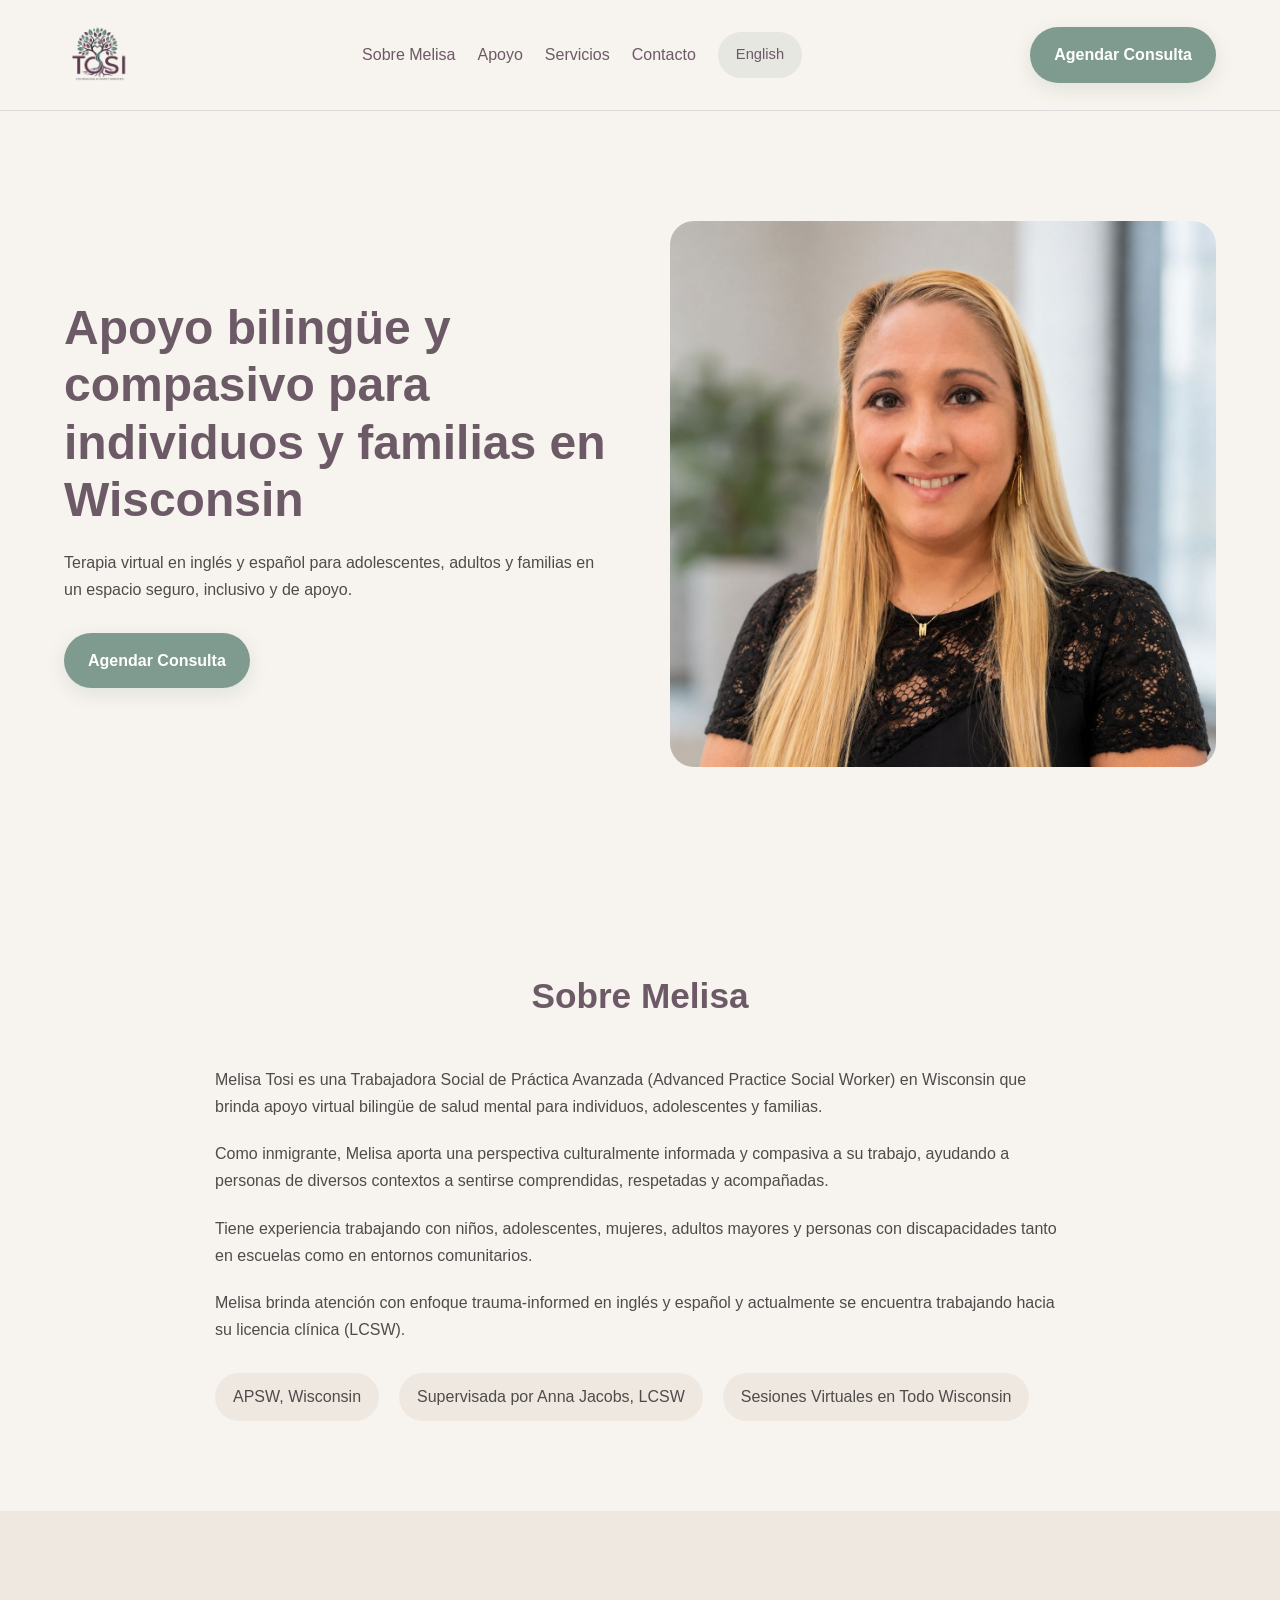
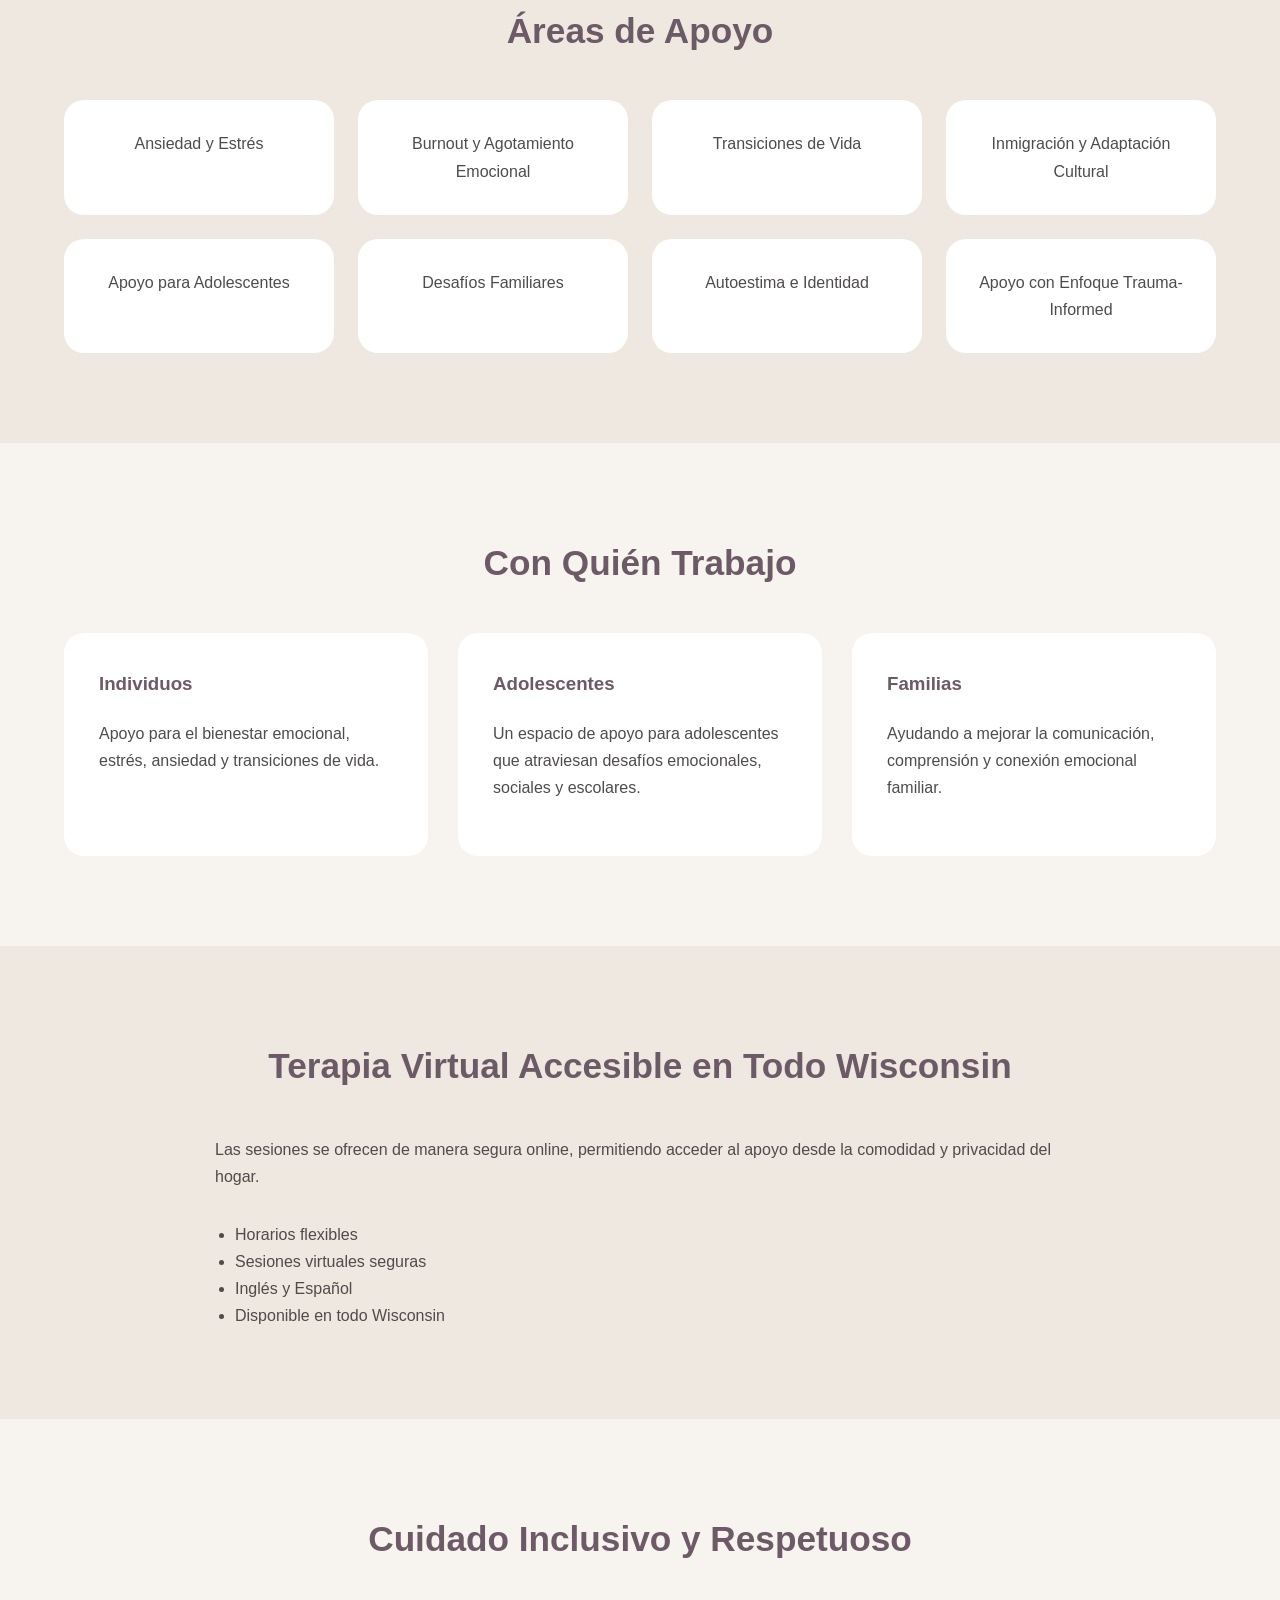
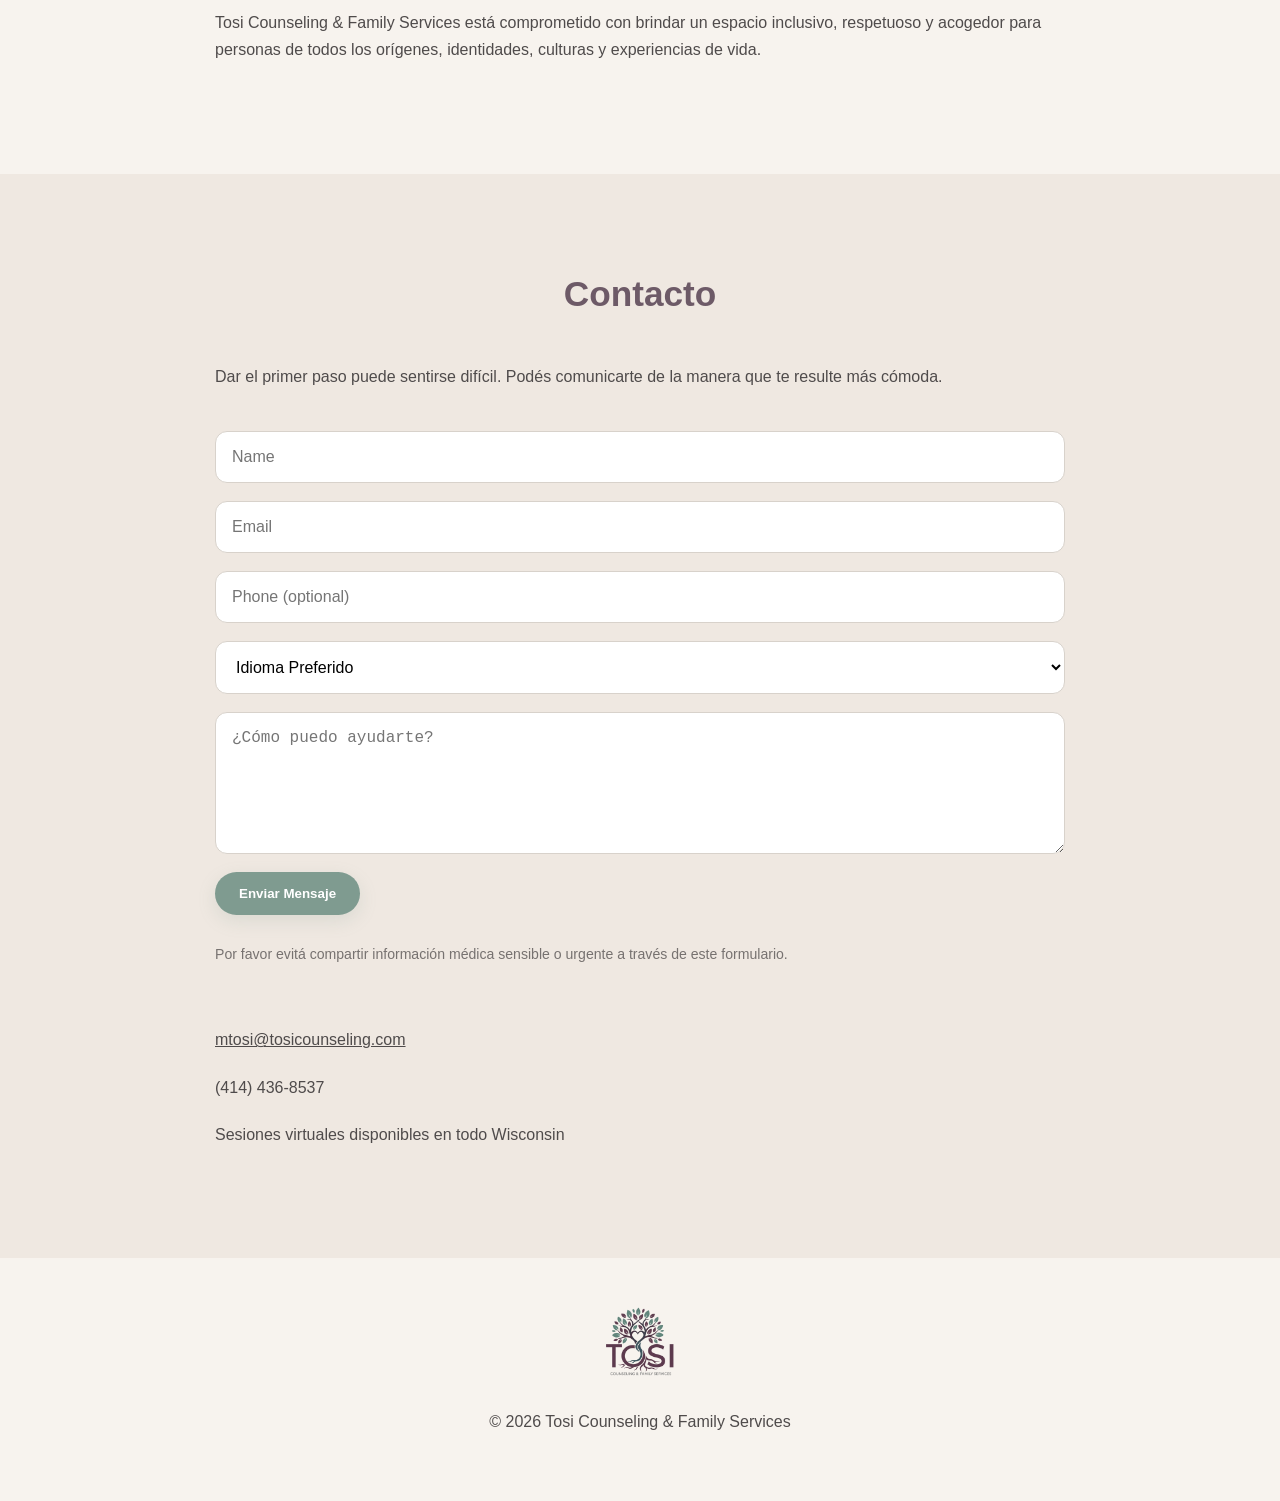
==== es/index.html @ e0ae6cd0 "cambio en el form" ====
<!doctype html>
<html lang="es">
  <head>
    <meta charset="UTF-8" />
    <meta name="viewport" content="width=device-width, initial-scale=1.0" />

    <title>Tosi Counseling & Family Services</title>

    <meta
      name="description"
      content="Apoyo terapéutico virtual bilingüe para individuos, adolescentes y familias en Wisconsin."
    />

    <link rel="stylesheet" href="../styles.css" />
    <link
      rel="icon"
      type="image/png"
      sizes="32x32"
      href="../assets/favicon.ico"
    />
  </head>

  <body>
    <!-- NAVIGATION -->

    <header class="navbar">
      <div class="nav-container">
        <div class="logo-area">
          <img
            src="../assets/logo.png"
            alt="Tosi Counseling & Family Services Logo"
          />
        </div>

        <nav class="nav-links">
          <a href="#about">Sobre Melisa</a>
          <a href="#support">Apoyo</a>
          <a href="#services">Servicios</a>
          <a href="#contact">Contacto</a>
          <a href="../index.html" class="language-switch">English</a>
        </nav>

        <a href="#contact" class="btn-primary"> Agendar Consulta </a>
      </div>
    </header>

    <!-- HERO -->

    <section class="hero">
      <div class="hero-text">
        <h1>
          Apoyo bilingüe y compasivo para individuos y familias en Wisconsin
        </h1>

        <p>
          Terapia virtual en inglés y español para adolescentes, adultos y
          familias en un espacio seguro, inclusivo y de apoyo.
        </p>

        <div class="hero-buttons">
          <a href="#contact" class="btn-primary"> Agendar Consulta </a>
        </div>
      </div>

      <div class="hero-image">
        <img src="../assets/melisa-photo.jpg" alt="Melisa Tosi" />
      </div>
    </section>

    <!-- ABOUT -->

    <section id="about" class="section">
      <div class="container narrow">
        <h2>Sobre Melisa</h2>

        <p>
          Melisa Tosi es una Trabajadora Social de Práctica Avanzada (Advanced
          Practice Social Worker) en Wisconsin que brinda apoyo virtual bilingüe
          de salud mental para individuos, adolescentes y familias.
        </p>

        <p>
          Como inmigrante, Melisa aporta una perspectiva culturalmente informada
          y compasiva a su trabajo, ayudando a personas de diversos contextos a
          sentirse comprendidas, respetadas y acompañadas.
        </p>

        <p>
          Tiene experiencia trabajando con niños, adolescentes, mujeres, adultos
          mayores y personas con discapacidades tanto en escuelas como en
          entornos comunitarios.
        </p>

        <p>
          Melisa brinda atención con enfoque trauma-informed en inglés y español
          y actualmente se encuentra trabajando hacia su licencia clínica
          (LCSW).
        </p>

        <div class="credentials">
          <span>APSW, Wisconsin</span>
          <span>Supervisada por Anna Jacobs, LCSW</span>
          <span>Sesiones Virtuales en Todo Wisconsin</span>
        </div>
      </div>
    </section>

    <!-- AREAS OF SUPPORT -->

    <section id="support" class="section alt-bg">
      <div class="container">
        <h2>Áreas de Apoyo</h2>

        <div class="card-grid">
          <div class="card">Ansiedad y Estrés</div>

          <div class="card">Burnout y Agotamiento Emocional</div>

          <div class="card">Transiciones de Vida</div>

          <div class="card">Inmigración y Adaptación Cultural</div>

          <div class="card">Apoyo para Adolescentes</div>

          <div class="card">Desafíos Familiares</div>

          <div class="card">Autoestima e Identidad</div>

          <div class="card">Apoyo con Enfoque Trauma-Informed</div>
        </div>
      </div>
    </section>

    <!-- SERVICES -->

    <section id="services" class="section">
      <div class="container">
        <h2>Con Quién Trabajo</h2>

        <div class="three-columns">
          <div class="service-box">
            <h3>Individuos</h3>

            <p>
              Apoyo para el bienestar emocional, estrés, ansiedad y transiciones
              de vida.
            </p>
          </div>

          <div class="service-box">
            <h3>Adolescentes</h3>

            <p>
              Un espacio de apoyo para adolescentes que atraviesan desafíos
              emocionales, sociales y escolares.
            </p>
          </div>

          <div class="service-box">
            <h3>Familias</h3>

            <p>
              Ayudando a mejorar la comunicación, comprensión y conexión
              emocional familiar.
            </p>
          </div>
        </div>
      </div>
    </section>

    <!-- VIRTUAL -->

    <section class="section alt-bg">
      <div class="container narrow">
        <h2>Terapia Virtual Accesible en Todo Wisconsin</h2>

        <p>
          Las sesiones se ofrecen de manera segura online, permitiendo acceder
          al apoyo desde la comodidad y privacidad del hogar.
        </p>

        <ul class="feature-list">
          <li>Horarios flexibles</li>
          <li>Sesiones virtuales seguras</li>
          <li>Inglés y Español</li>
          <li>Disponible en todo Wisconsin</li>
        </ul>
      </div>
    </section>

    <!-- INCLUSIVITY -->

    <section class="section">
      <div class="container narrow">
        <h2>Cuidado Inclusivo y Respetuoso</h2>

        <p>
          Tosi Counseling & Family Services está comprometido con brindar un
          espacio inclusivo, respetuoso y acogedor para personas de todos los
          orígenes, identidades, culturas y experiencias de vida.
        </p>
      </div>
    </section>

    <!-- CONTACT -->

    <section id="contact" class="section alt-bg">
      <div class="container narrow">
        <h2>Contacto</h2>

        <p>
          Dar el primer paso puede sentirse difícil. Podés comunicarte de la
          manera que te resulte más cómoda.
        </p>

        <form
          class="contact-form"
          id="contact-form"
          action="https://formspree.io/f/xqejzqyz"
          method="POST"
        >
          <input type="text" name="name" placeholder="Name" required />

          <input type="email" name="email" placeholder="Email" required />

          <input type="text" name="phone" placeholder="Phone (optional)" />

          <select name="language">
            <option>Idioma Preferido</option>
            <option>Inglés</option>
            <option>Español</option>
            <option>Otro</option>
          </select>

          <textarea
            rows="6"
            name="message"
            placeholder="¿Cómo puedo ayudarte?"
          ></textarea>

          <button type="submit" class="btn-primary">Enviar Mensaje</button>
          <p class="form-note">
            Por favor evitá compartir información médica sensible o urgente a
            través de este formulario.
          </p>
          <p id="form-success" class="form-success">
            Gracias. Tu mensaje fue enviado.
          </p>
        </form>

        <div class="contact-info">
          <p>
            <a href="mailto:mtosi@tosicounseling.com" class="email"
              >mtosi@tosicounseling.com</a
            >
          </p>
          <p>(414) 436-8537</p>
          <p>Sesiones virtuales disponibles en todo Wisconsin</p>
        </div>
      </div>
    </section>

    <!-- FOOTER -->

    <footer class="footer">
      <div class="container">
        <img
          src="../assets/logo.png"
          alt="Tosi Counseling & Family Services"
          class="footer-logo"
        />

        <p>© 2026 Tosi Counseling & Family Services</p>
      </div>
    </footer>

    <script src="../script.js"></script>
  </body>
</html>
---- styles.css ----
* {
  margin: 0;
  padding: 0;
  box-sizing: border-box;
}

body {
  font-family: Arial, sans-serif;
  background: #f7f3ee;
  color: #4f4b4b;
  line-height: 1.7;
  overflow-x: hidden;
}

img {
  max-width: 100%;
  display: block;
}

.email{
  color: #4f4b4b;
}

.container {
  width: 90%;
  max-width: 1200px;
  margin: auto;
}

.narrow {
  max-width: 850px;
}

.section {
  padding: 90px 0;
}

.alt-bg {
  background: #efe8e1;
}

h1,
h2,
h3 {
  color: #6d5a67;
  margin-bottom: 20px;
}

h1 {
  font-size: 3rem;
  line-height: 1.2;
}

h2 {
  font-size: 2.2rem;
  text-align: center;
  margin-bottom: 40px;
}

p {
  margin-bottom: 20px;
}

/* NAVBAR */

.navbar {
  background: #f7f3ee;
  padding: 20px 0;
  border-bottom: 1px solid #ddd;
  position: sticky;
  top: 0;
  z-index: 1000;
}

.nav-container {
  width: 90%;
  max-width: 1200px;
  margin: auto;

  display: flex;
  justify-content: space-between;
  align-items: center;
  gap: 20px;
}

.logo-area img {
  height: 70px;
}

.nav-links {
  display: flex;
  align-items: center;
  gap: 22px;
}

.nav-links a {
  text-decoration: none;
  color: #6d5a67;
  font-weight: 500;
  transition: opacity 0.2s ease;
}

.nav-links a:hover {
  opacity: 0.75;
}

/* LANGUAGE SWITCH */

.language-switch {
  text-decoration: none;
  color: #6d5a67;
  background: rgba(127, 155, 144, 0.14);
  padding: 10px 18px;
  border-radius: 999px;
  font-size: 0.92rem;
  font-weight: 500;
  transition: all 0.2s ease;
  white-space: nowrap;
}

.language-switch:hover {
  background: rgba(127, 155, 144, 0.22);
  transform: translateY(-1px);
}

/* BUTTONS */

.btn-primary {
  background: #7f9b90;
  color: white;
  text-decoration: none;
  padding: 14px 24px;
  border-radius: 40px;
  display: inline-block;
  border: none;
  cursor: pointer;
  font-weight: 600;
  box-shadow: 0 6px 18px rgba(127, 155, 144, 0.18);
  transition: all 0.2s ease;
}

.btn-primary:hover {
  transform: translateY(-1px);
  opacity: 0.95;
}

.btn-secondary {
  color: #6d5a67;
  text-decoration: none;
  margin-left: 15px;
}

/* HERO */

.hero {
  width: 90%;
  max-width: 1200px;
  margin: auto;

  min-height: 85vh;

  display: flex;
  align-items: center;
  gap: 60px;
}

.hero-text {
  flex: 1;
}

.hero-image {
  flex: 1;
}

.hero-image img {
  border-radius: 24px;
}

.hero-buttons {
  margin-top: 30px;
}

/* CREDENTIALS */

.credentials {
  display: flex;
  gap: 20px;
  flex-wrap: wrap;
  margin-top: 30px;
}

.credentials span {
  background: #efe8e1;
  padding: 10px 18px;
  border-radius: 30px;
}

/* CARDS */

.card-grid {
  display: grid;
  grid-template-columns: repeat(auto-fit, minmax(240px, 1fr));
  gap: 24px;
}

.card {
  background: white;
  padding: 30px;
  border-radius: 20px;
  text-align: center;
}

/* SERVICES */

.three-columns {
  display: grid;
  grid-template-columns: repeat(auto-fit, minmax(280px, 1fr));
  gap: 30px;
}

.service-box {
  background: white;
  padding: 35px;
  border-radius: 20px;
}

/* FEATURES */

.feature-list {
  margin-top: 30px;
  padding-left: 20px;
}

/* CONTACT */

.contact-form {
  display: flex;
  flex-direction: column;
  gap: 18px;
  margin-top: 40px;
}

.contact-form input,
.contact-form textarea,
.contact-form select {
  padding: 16px;
  border: 1px solid #d8d2cb;
  border-radius: 12px;
  background: white;
  font-size: 1rem;
}

.contact-form button {
  width: fit-content;
}

.contact-info {
  margin-top: 40px;
}

.form-success {
  display: none;
  margin-top: 18px;
  color: #6d5a67;
  font-weight: 600;
}

/* FOOTER */

.footer {
  padding: 40px 0;
  text-align: center;
}

.footer-logo {
  height: 90px;
  margin: auto;
  margin-bottom: 20px;
}

.form-note {
  font-size: 0.88rem;
  opacity: 0.75;
  margin-top: 10px;
}

/* MOBILE */

@media (max-width: 900px) {

  .navbar {
    padding: 14px 0;
  }

  .nav-container {
    flex-direction: column;
    gap: 18px;
  }

  .logo-area img {
    height: 56px;
  }

  .nav-links {
    display: flex;
    flex-wrap: wrap;
    justify-content: center;
    gap: 12px;
  }

  .nav-links a {
    font-size: 0.92rem;
  }

  .btn-primary {
    padding: 12px 20px;
    font-size: 0.95rem;
  }

  .hero {
    flex-direction: column;
    text-align: center;
    padding-top: 40px;
    min-height: auto;
  }

  .hero-text {
    order: 2;
  }

  .hero-image {
    order: 1;
  }

  .hero-image img {
    max-width: 320px;
    margin: auto;
  }

  h1 {
    font-size: 2.1rem;
    line-height: 1.25;
  }

  h2 {
    font-size: 1.8rem;
  }

  .hero-buttons {
    display: flex;
    flex-direction: column;
    gap: 14px;
    align-items: center;
  }

  .btn-secondary {
    margin-left: 0;
  }

  .credentials {
    justify-content: center;
  }

  .three-columns {
    grid-template-columns: 1fr;
  }

  .card-grid {
    grid-template-columns: 1fr;
  }

  .contact-form {
    width: 100%;
  }

}
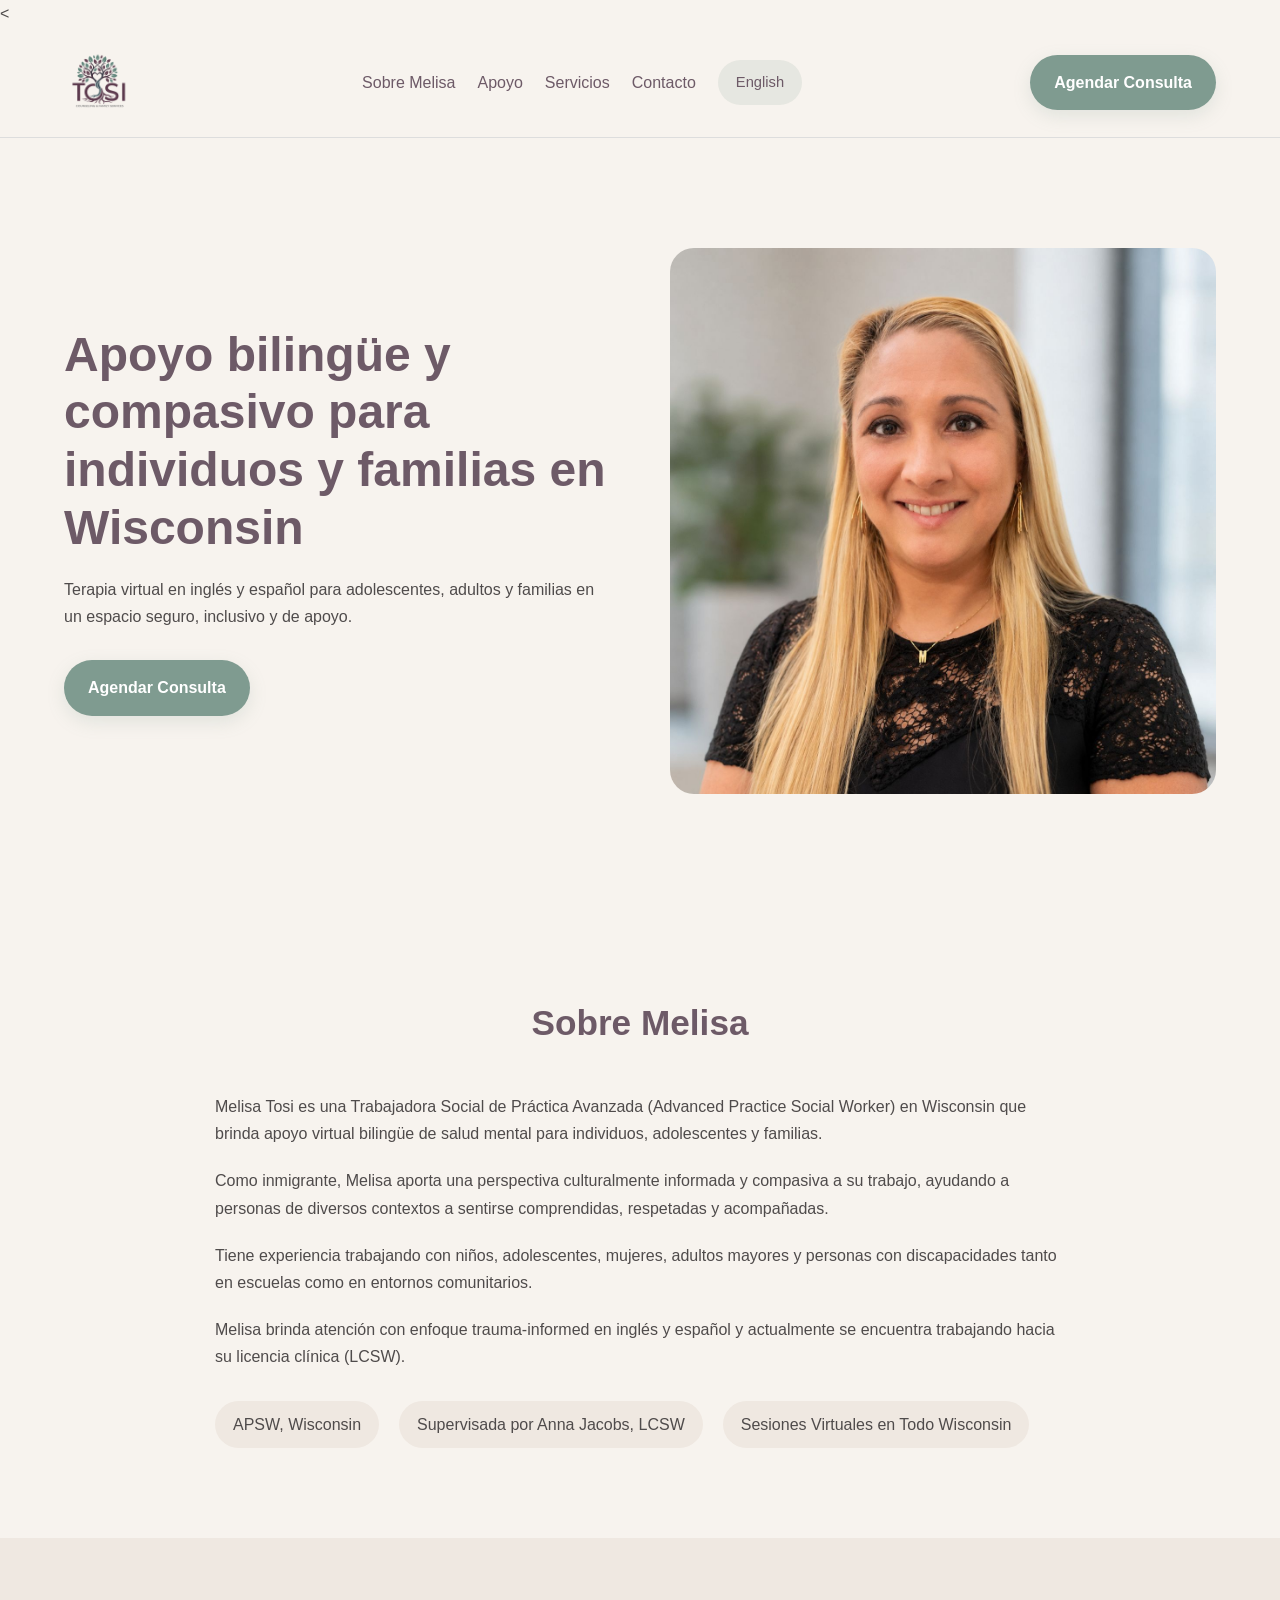
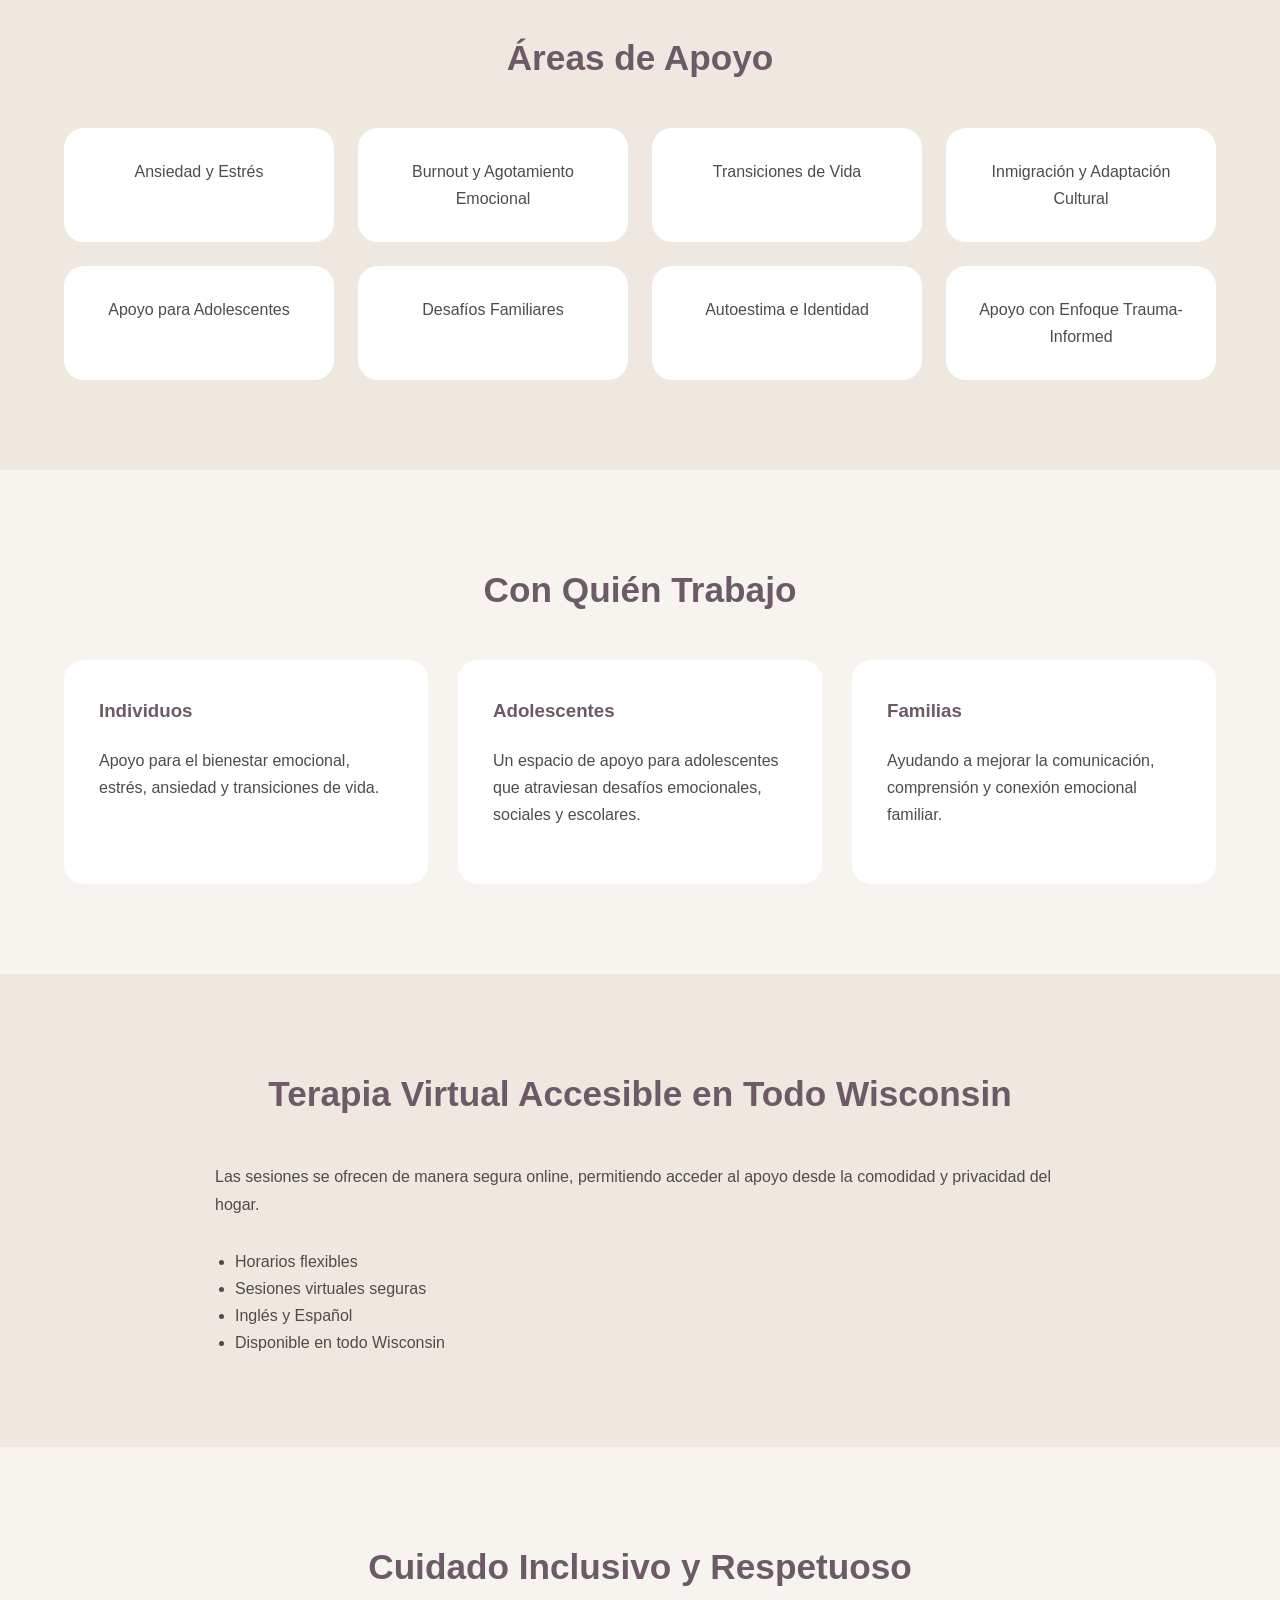
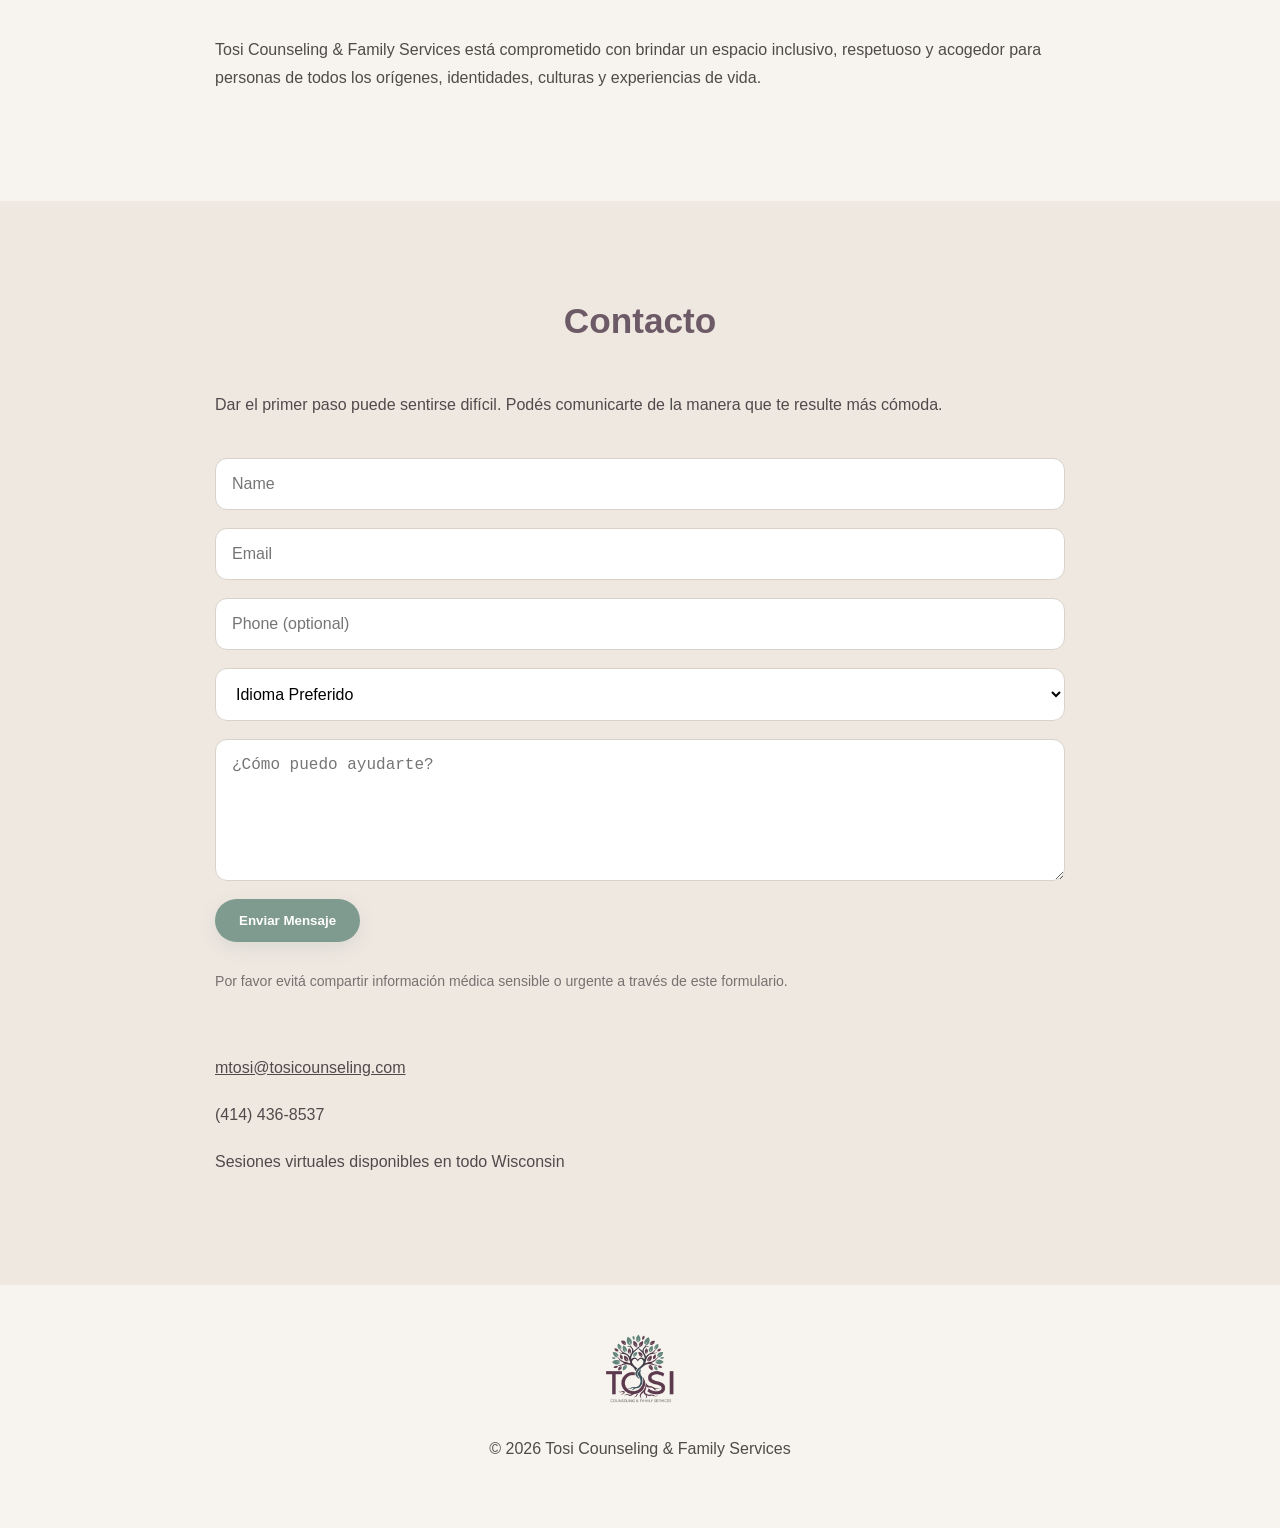
==== commit 91de3b26: "Mejora SEO" ====
--- a/es/index.html
+++ b/es/index.html
@@ -4,11 +4,13 @@
     <meta charset="UTF-8" />
     <meta name="viewport" content="width=device-width, initial-scale=1.0" />
 
-    <title>Tosi Counseling & Family Services</title>
-
+    <title>
+      Terapia Bilingüe en Wisconsin | Tosi Counseling & Family Services
+    </title>
+    <
     <meta
       name="description"
-      content="Apoyo terapéutico virtual bilingüe para individuos, adolescentes y familias en Wisconsin."
+      content="Terapia virtual bilingüe en inglés y español para individuos, adolescentes y familias en Wisconsin."
     />
 
     <link rel="stylesheet" href="../styles.css" />
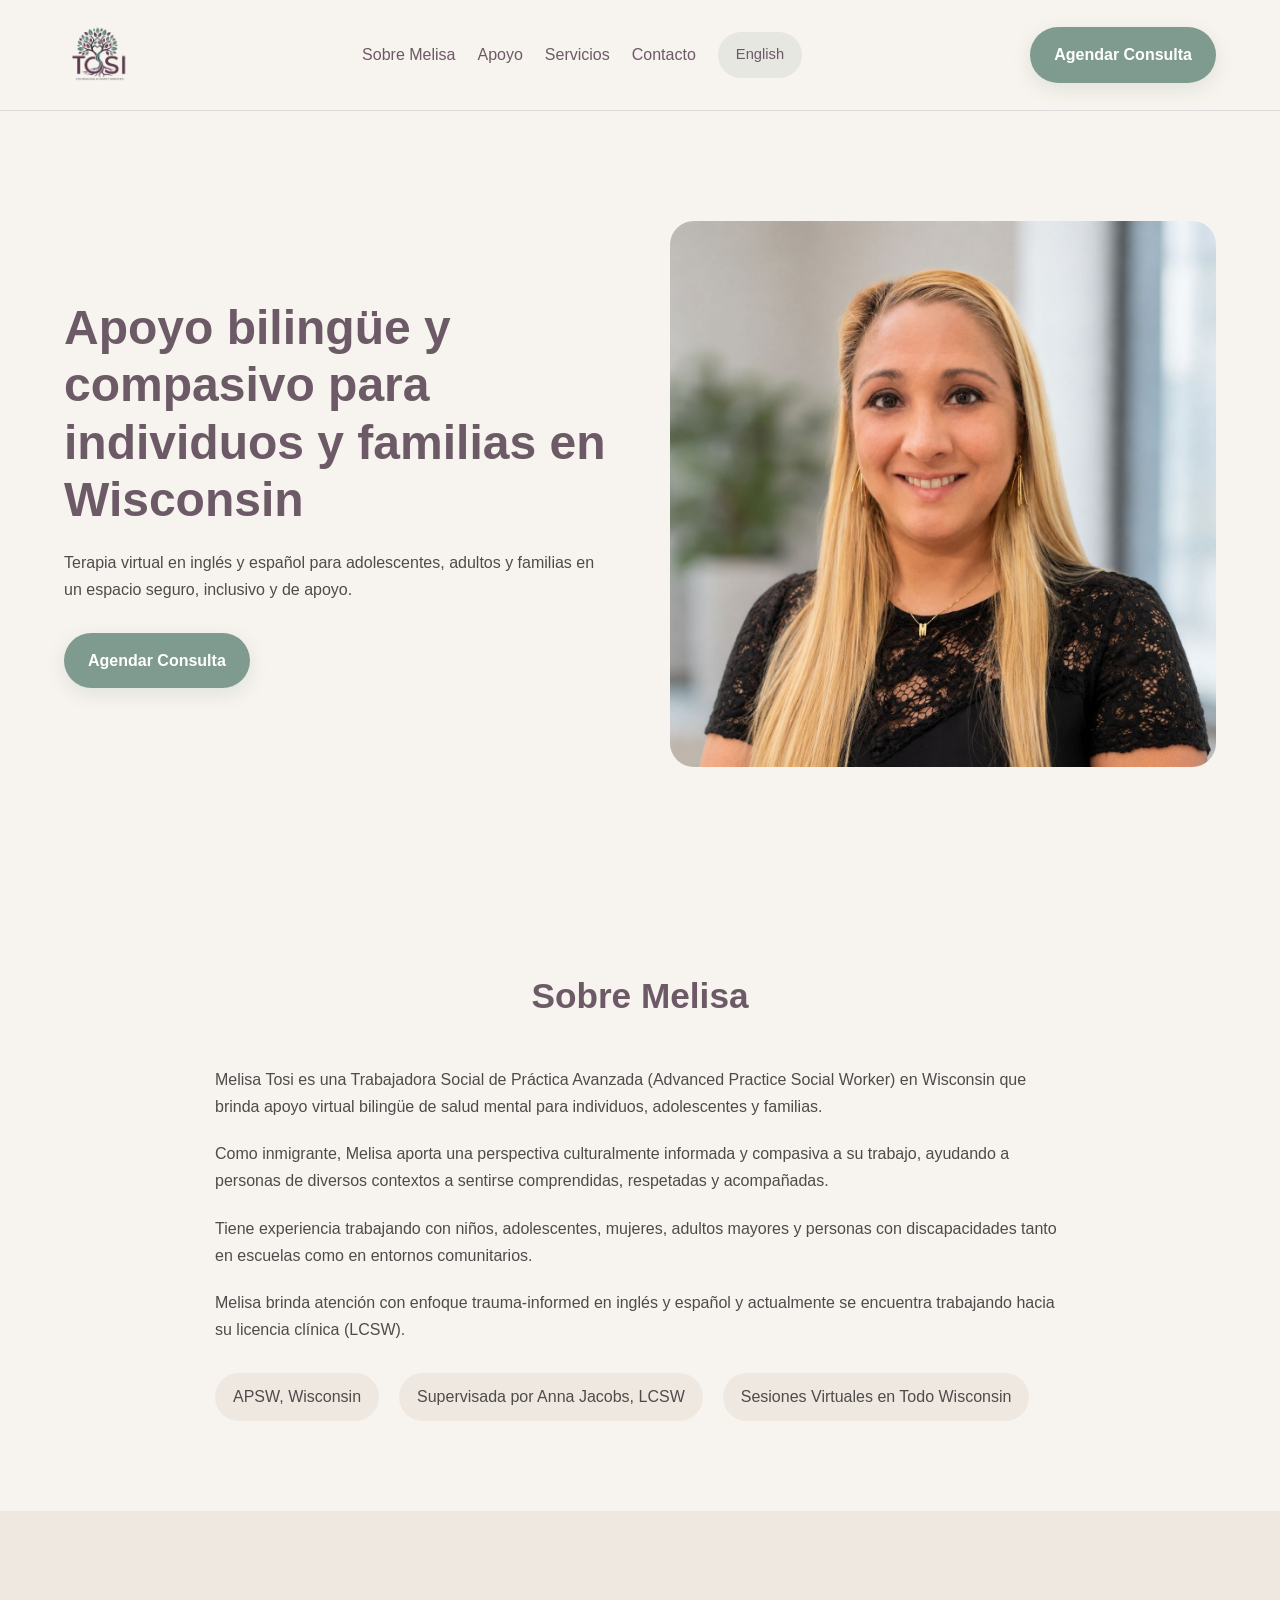
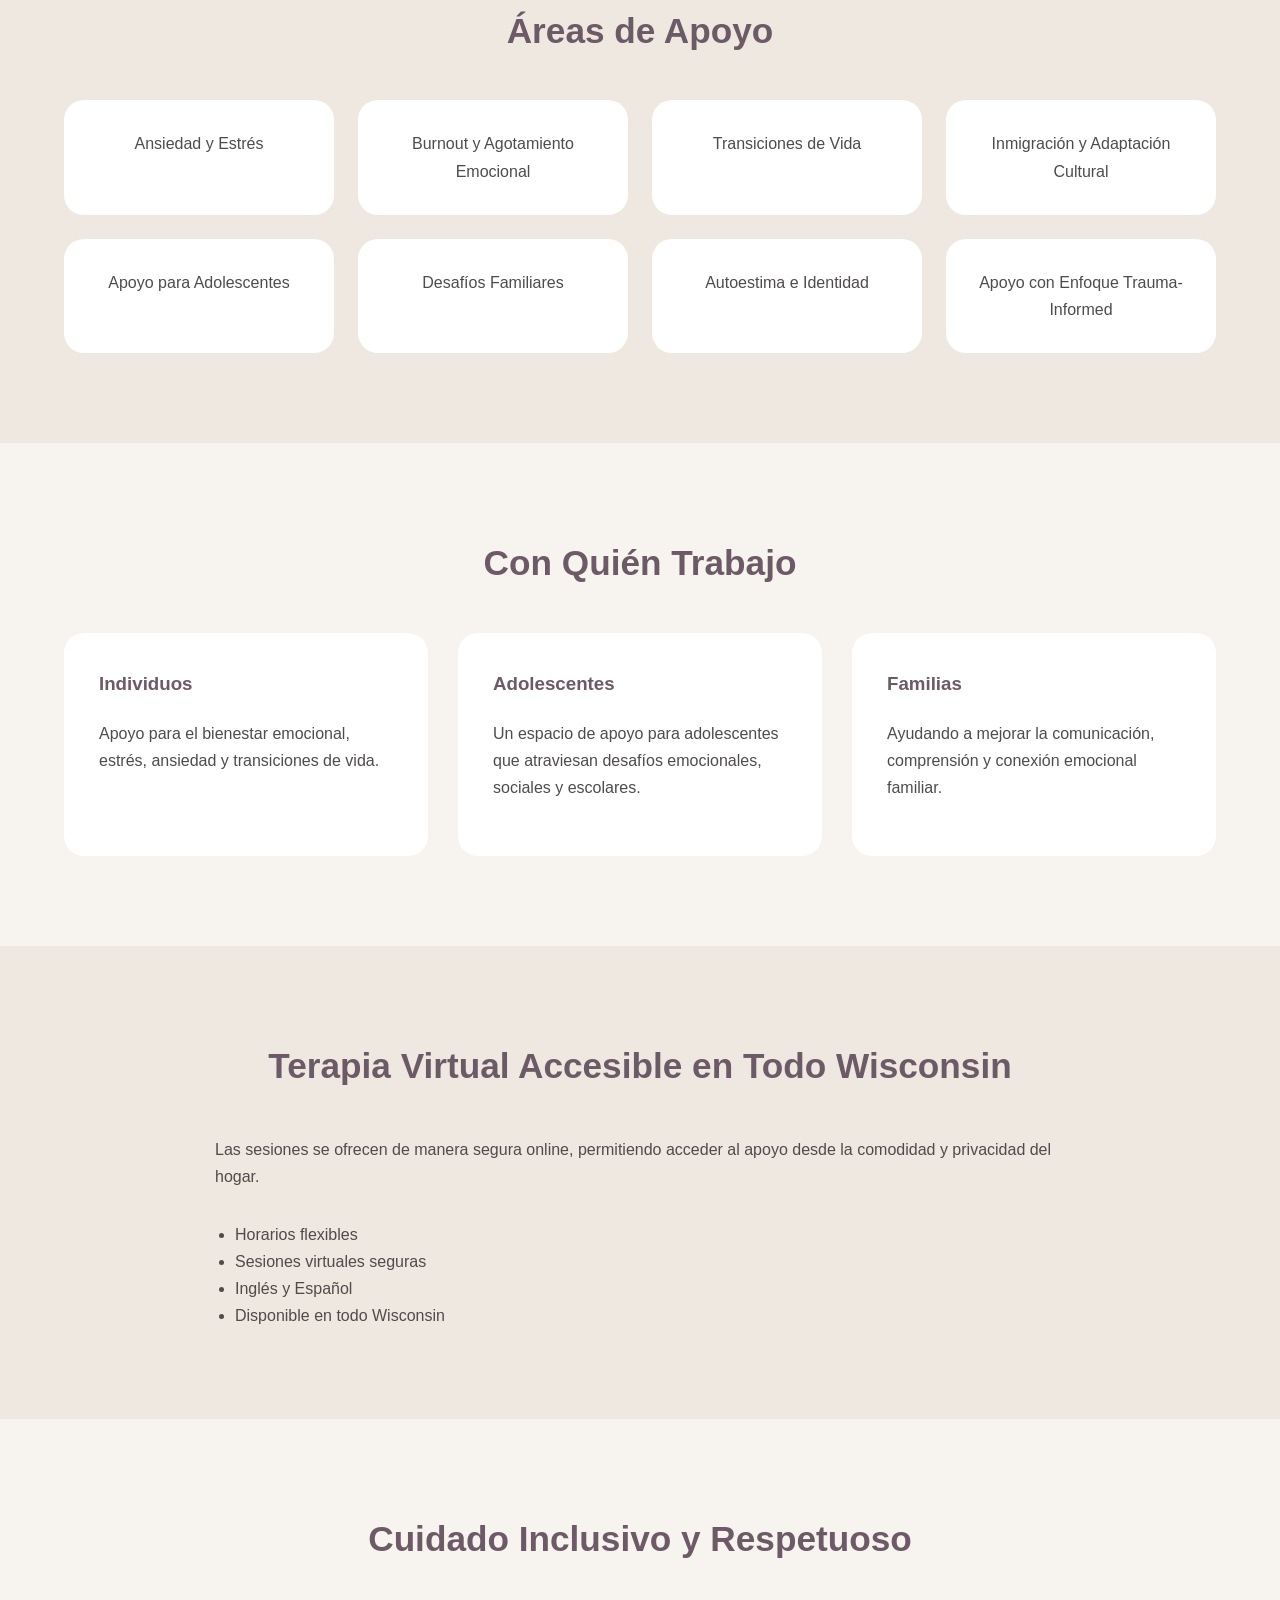
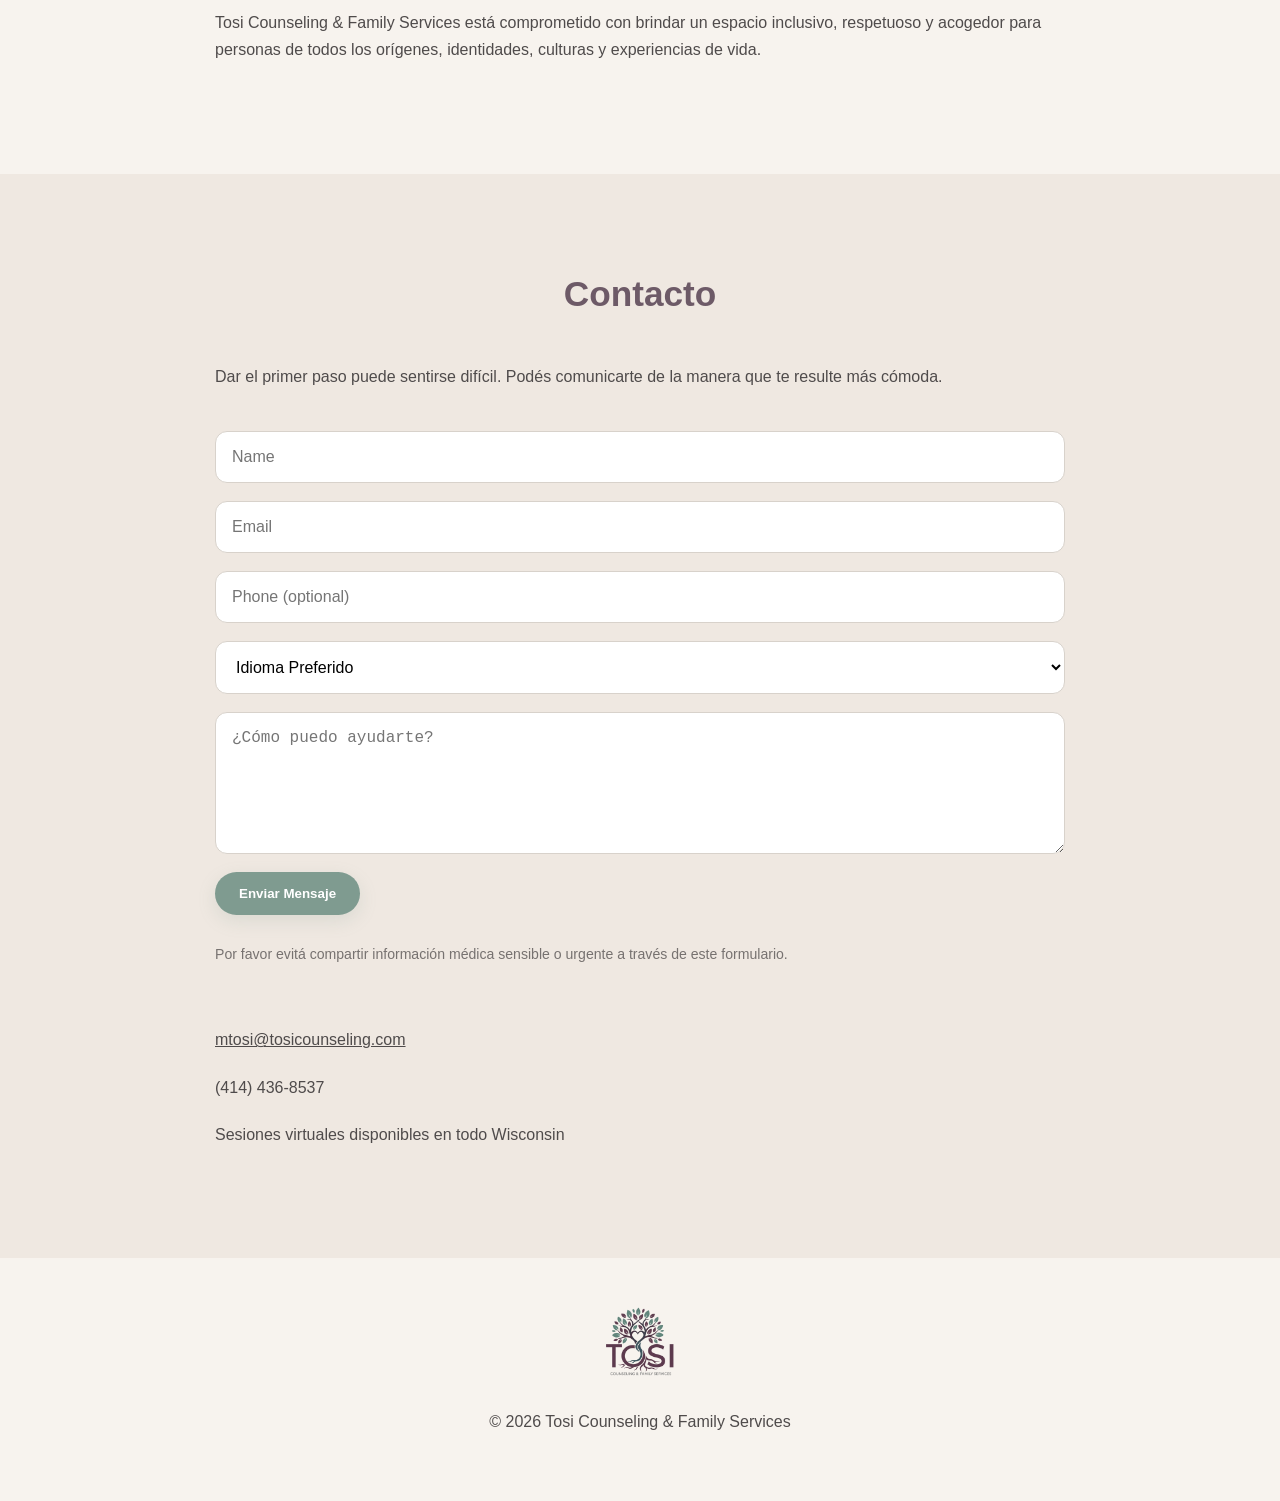
==== commit 480b3584: "typo en header" ====
--- a/es/index.html
+++ b/es/index.html
@@ -7,7 +7,6 @@
     <title>
       Terapia Bilingüe en Wisconsin | Tosi Counseling & Family Services
     </title>
-    <
     <meta
       name="description"
       content="Terapia virtual bilingüe en inglés y español para individuos, adolescentes y familias en Wisconsin."
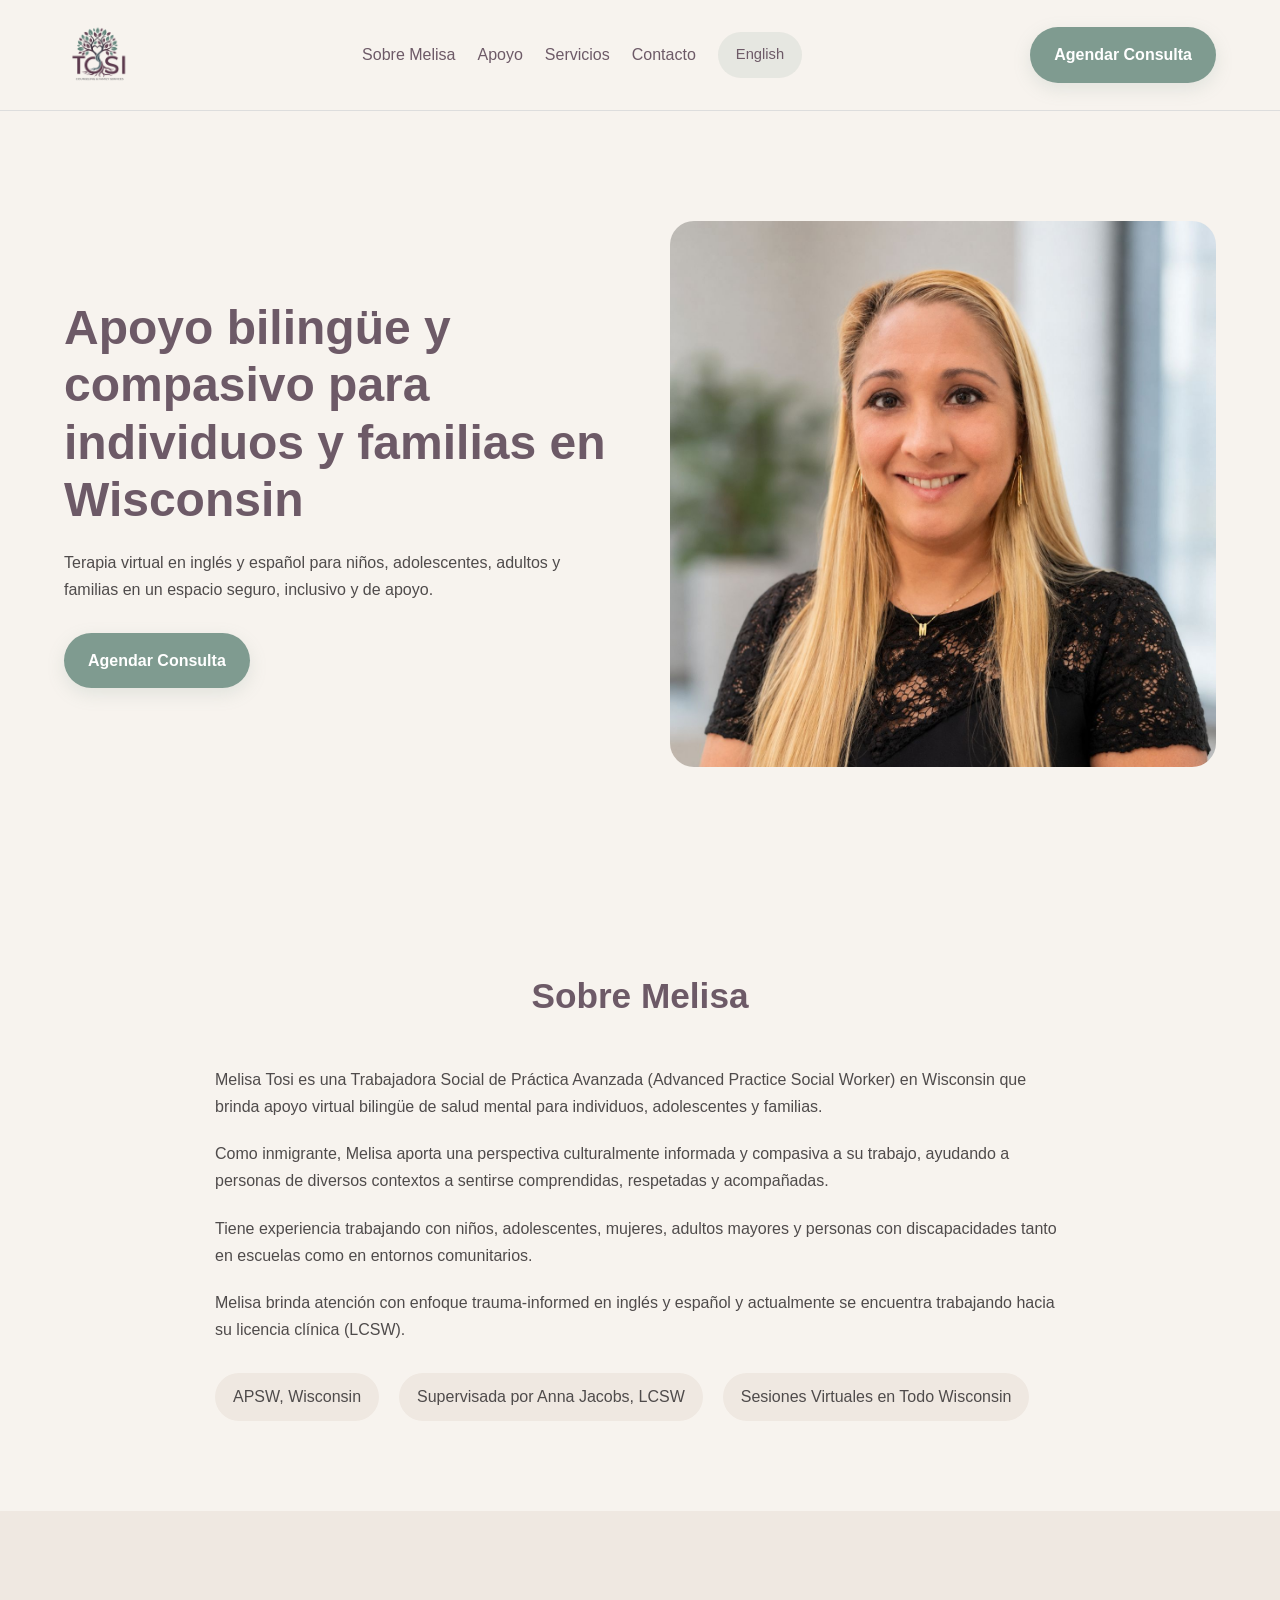
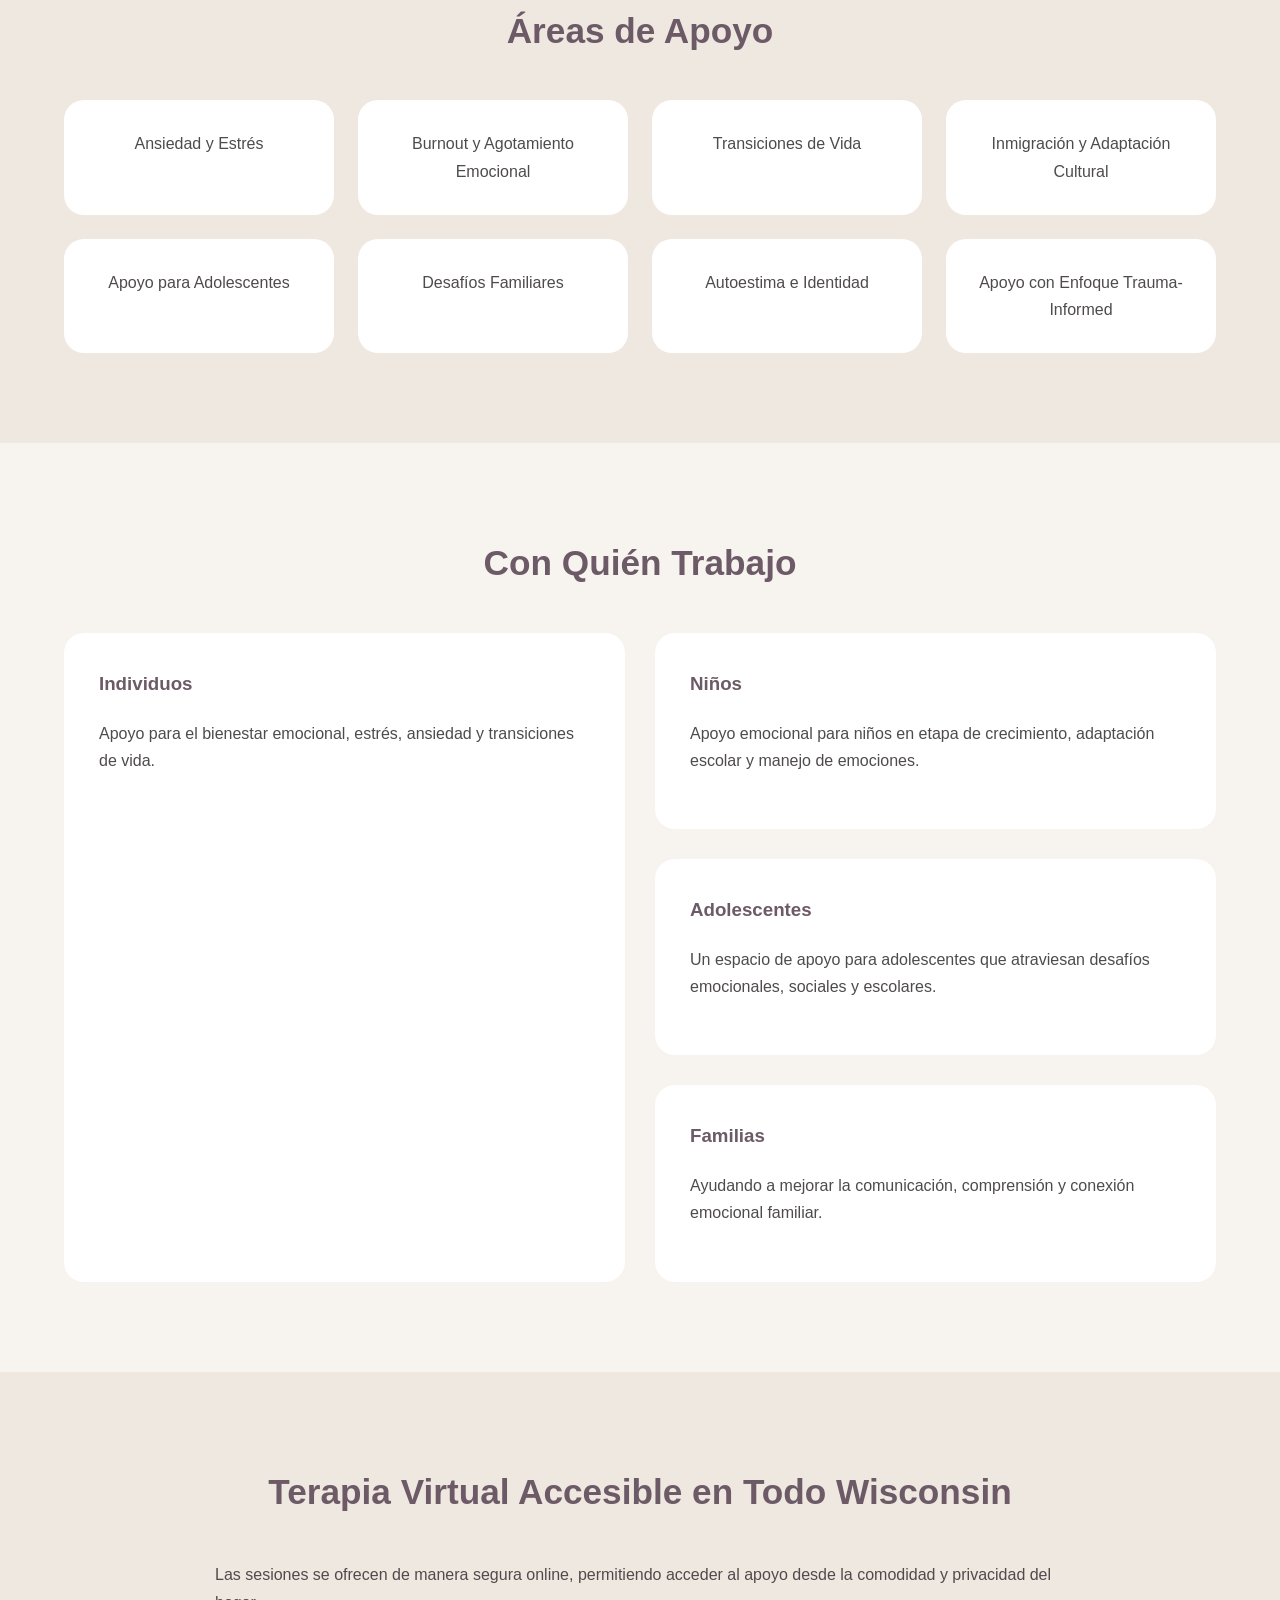
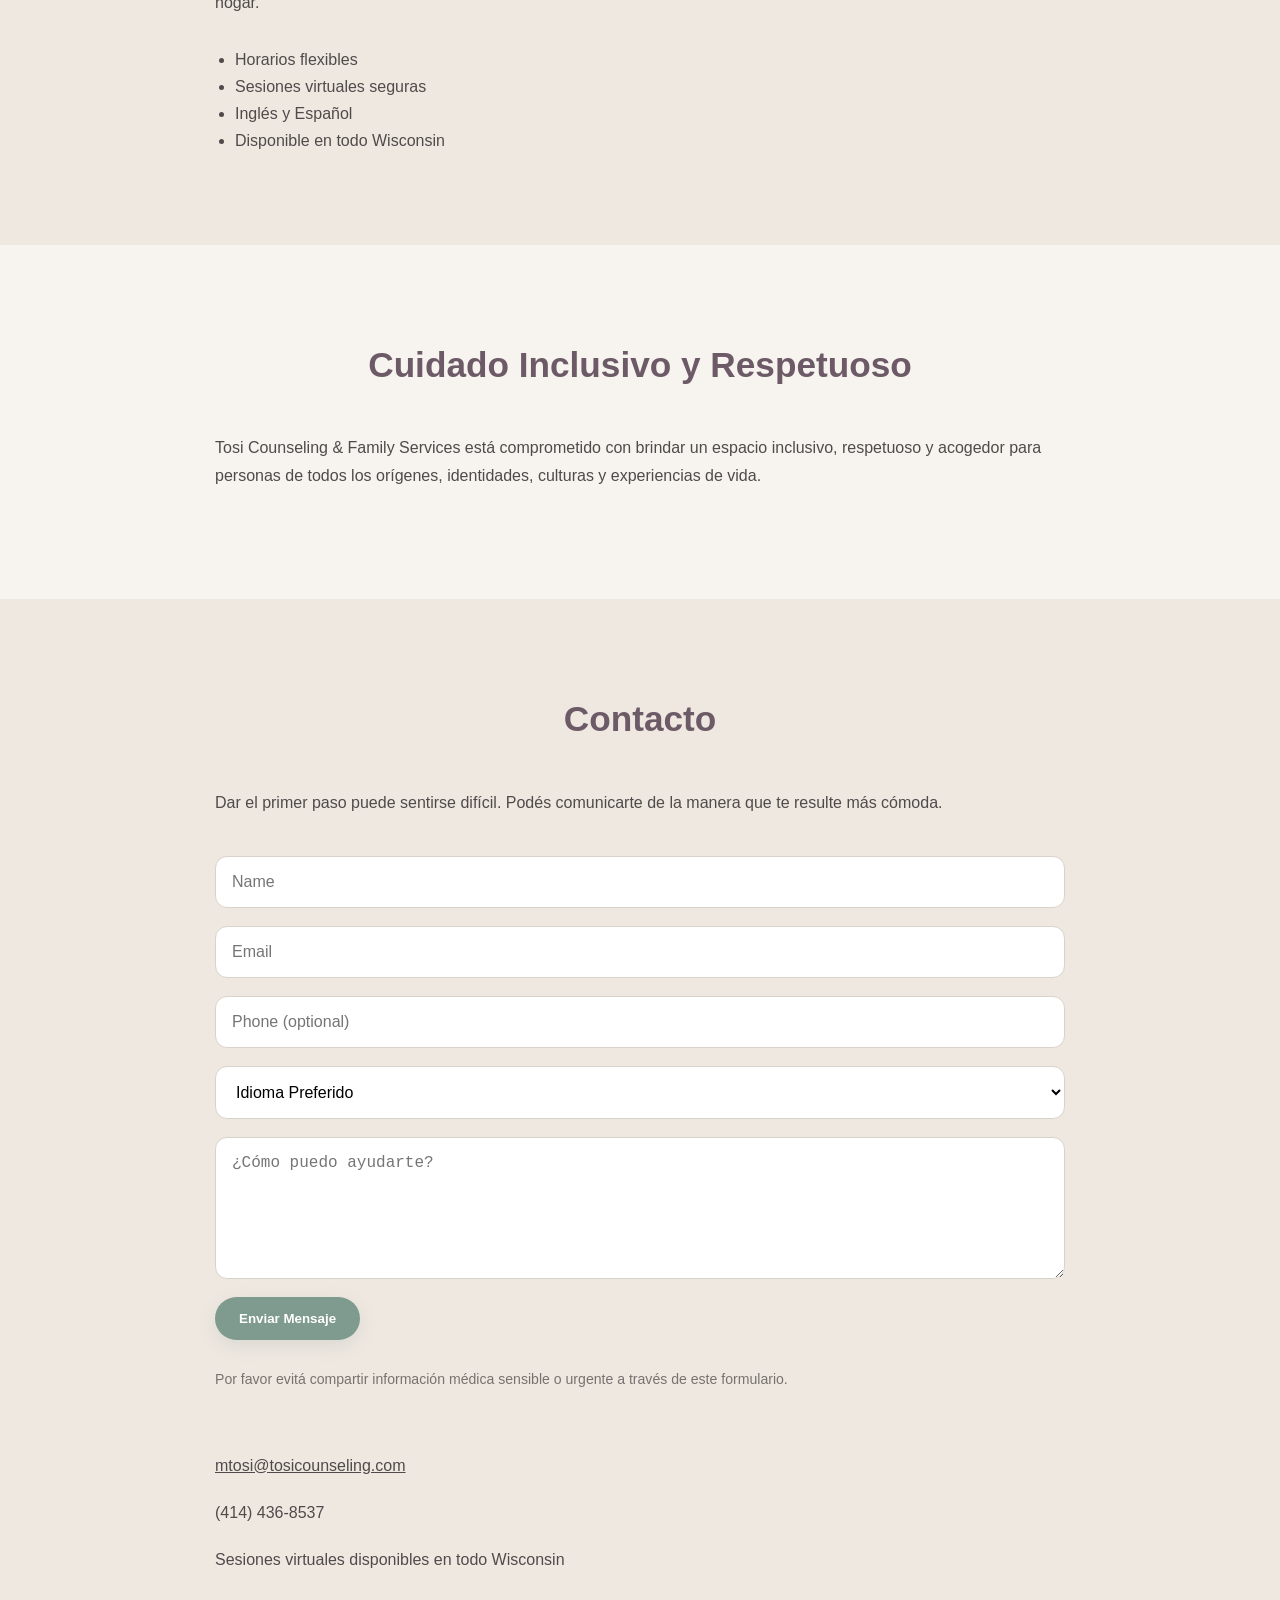
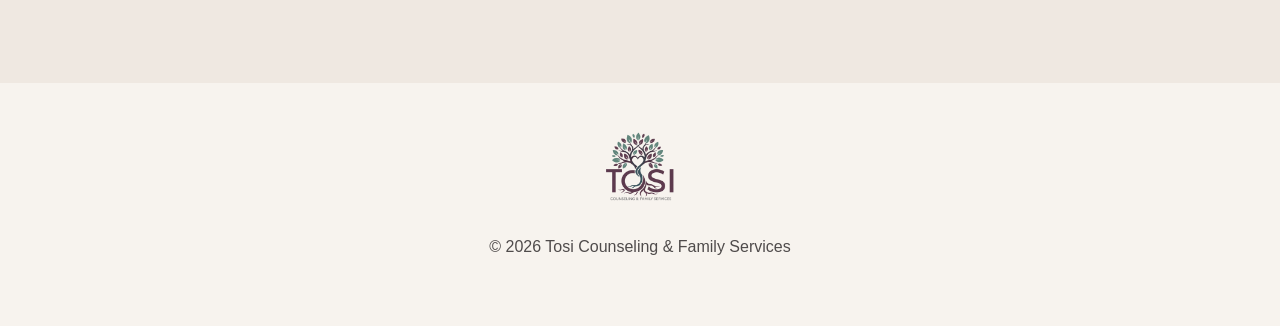
==== commit 27330976: "cambios en bajadas" ====
--- a/es/index.html
+++ b/es/index.html
@@ -9,7 +9,7 @@
     </title>
     <meta
       name="description"
-      content="Terapia virtual bilingüe en inglés y español para individuos, adolescentes y familias en Wisconsin."
+      content="Terapia virtual bilingüe en inglés y español para individuos, niños, adolescentes y familias en Wisconsin."
     />
 
     <link rel="stylesheet" href="../styles.css" />
@@ -54,7 +54,7 @@
         </h1>
 
         <p>
-          Terapia virtual en inglés y español para adolescentes, adultos y
+          Terapia virtual en inglés y español para niños, adolescentes, adultos y
           familias en un espacio seguro, inclusivo y de apoyo.
         </p>
 
@@ -145,6 +145,15 @@
             <p>
               Apoyo para el bienestar emocional, estrés, ansiedad y transiciones
               de vida.
+            </p>
+          </div>
+
+        <div class="three-columns">
+          <div class="service-box">
+            <h3>Niños</h3>
+
+            <p>
+              Apoyo emocional para niños en etapa de crecimiento, adaptación escolar y manejo de emociones.
             </p>
           </div>
 
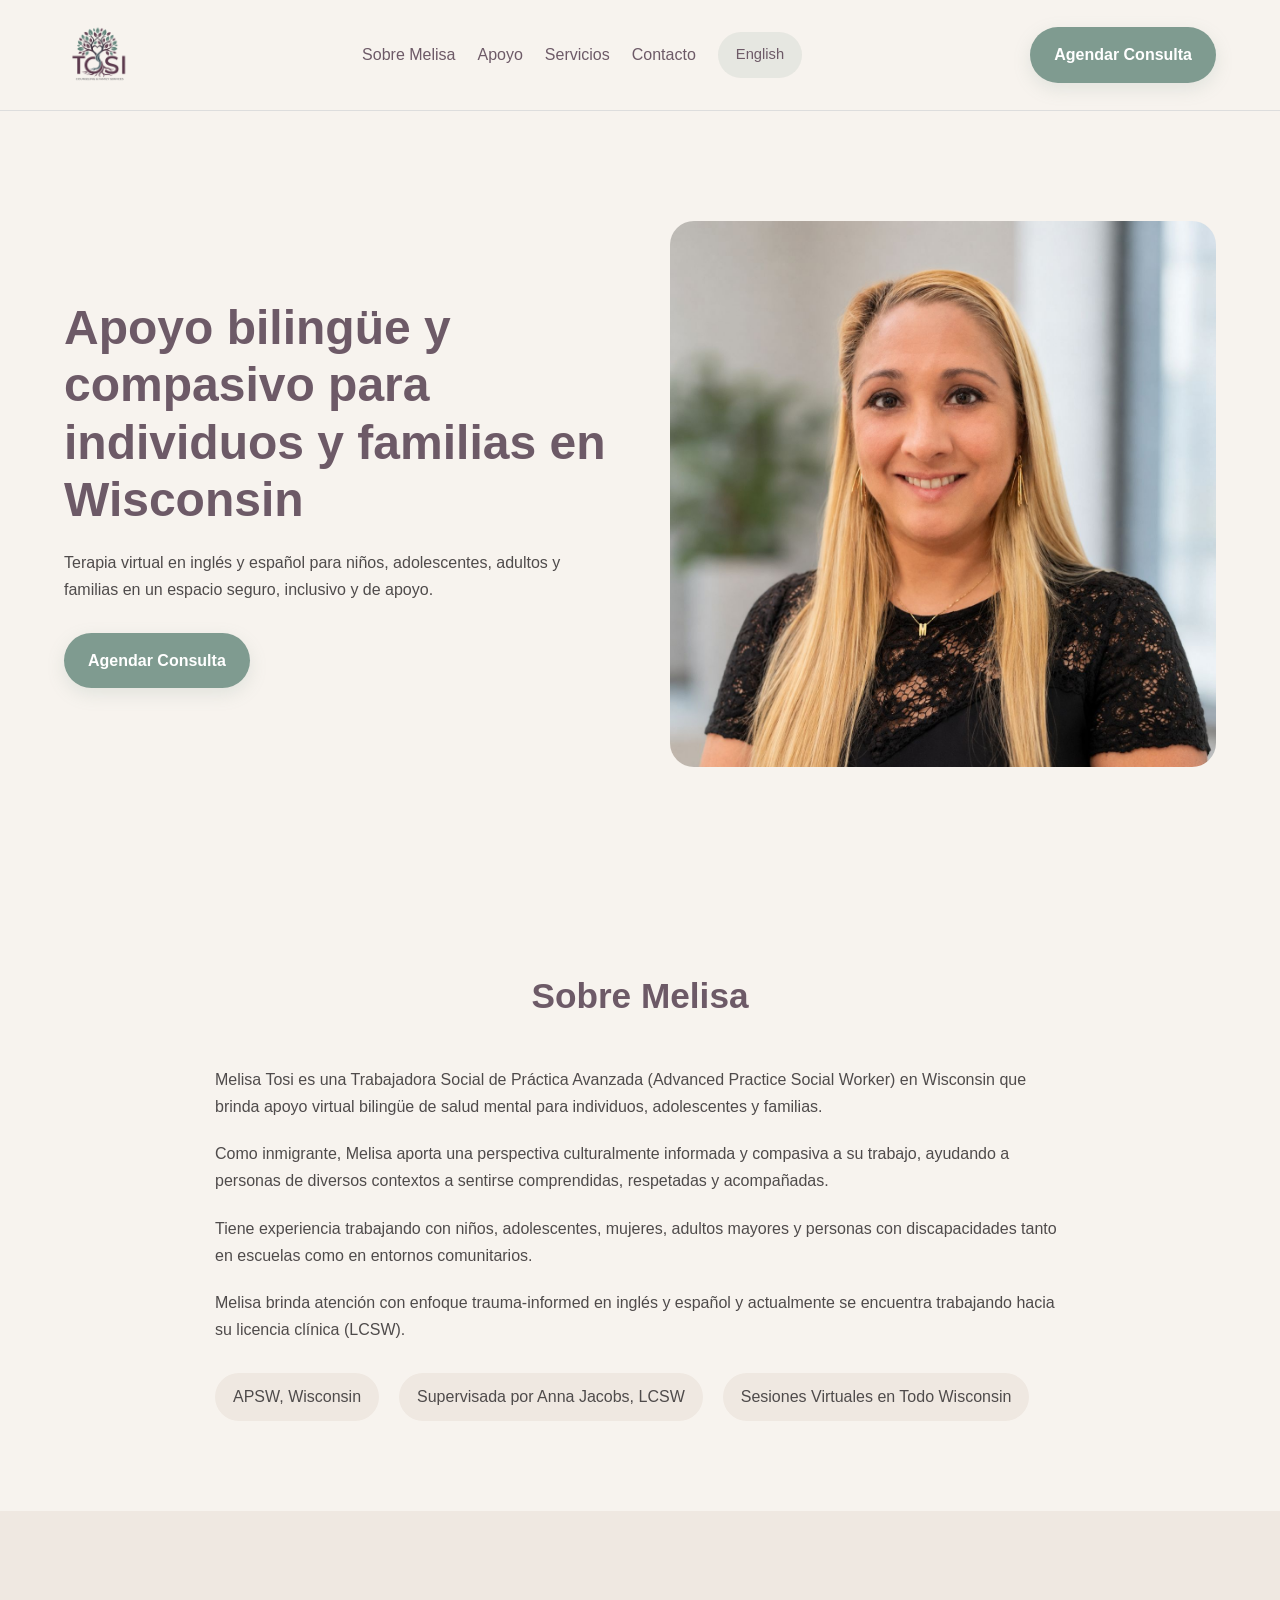
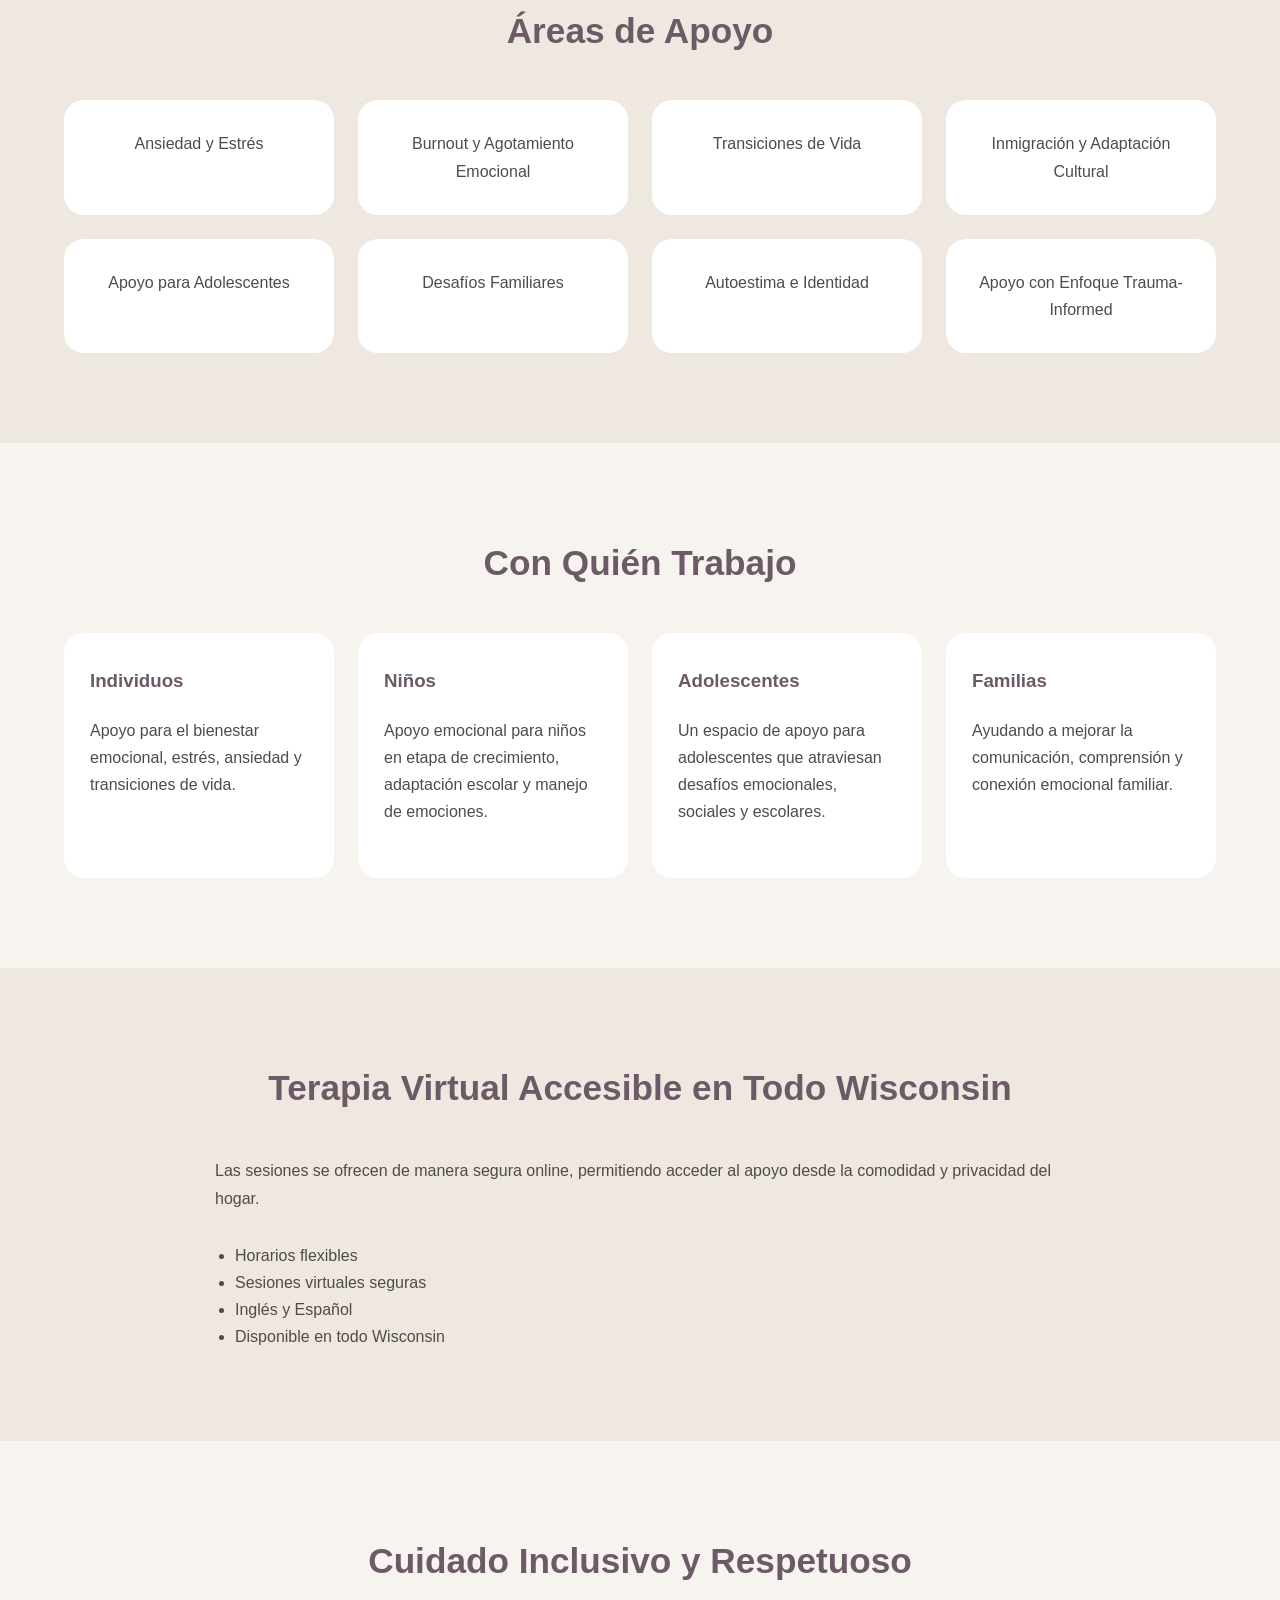
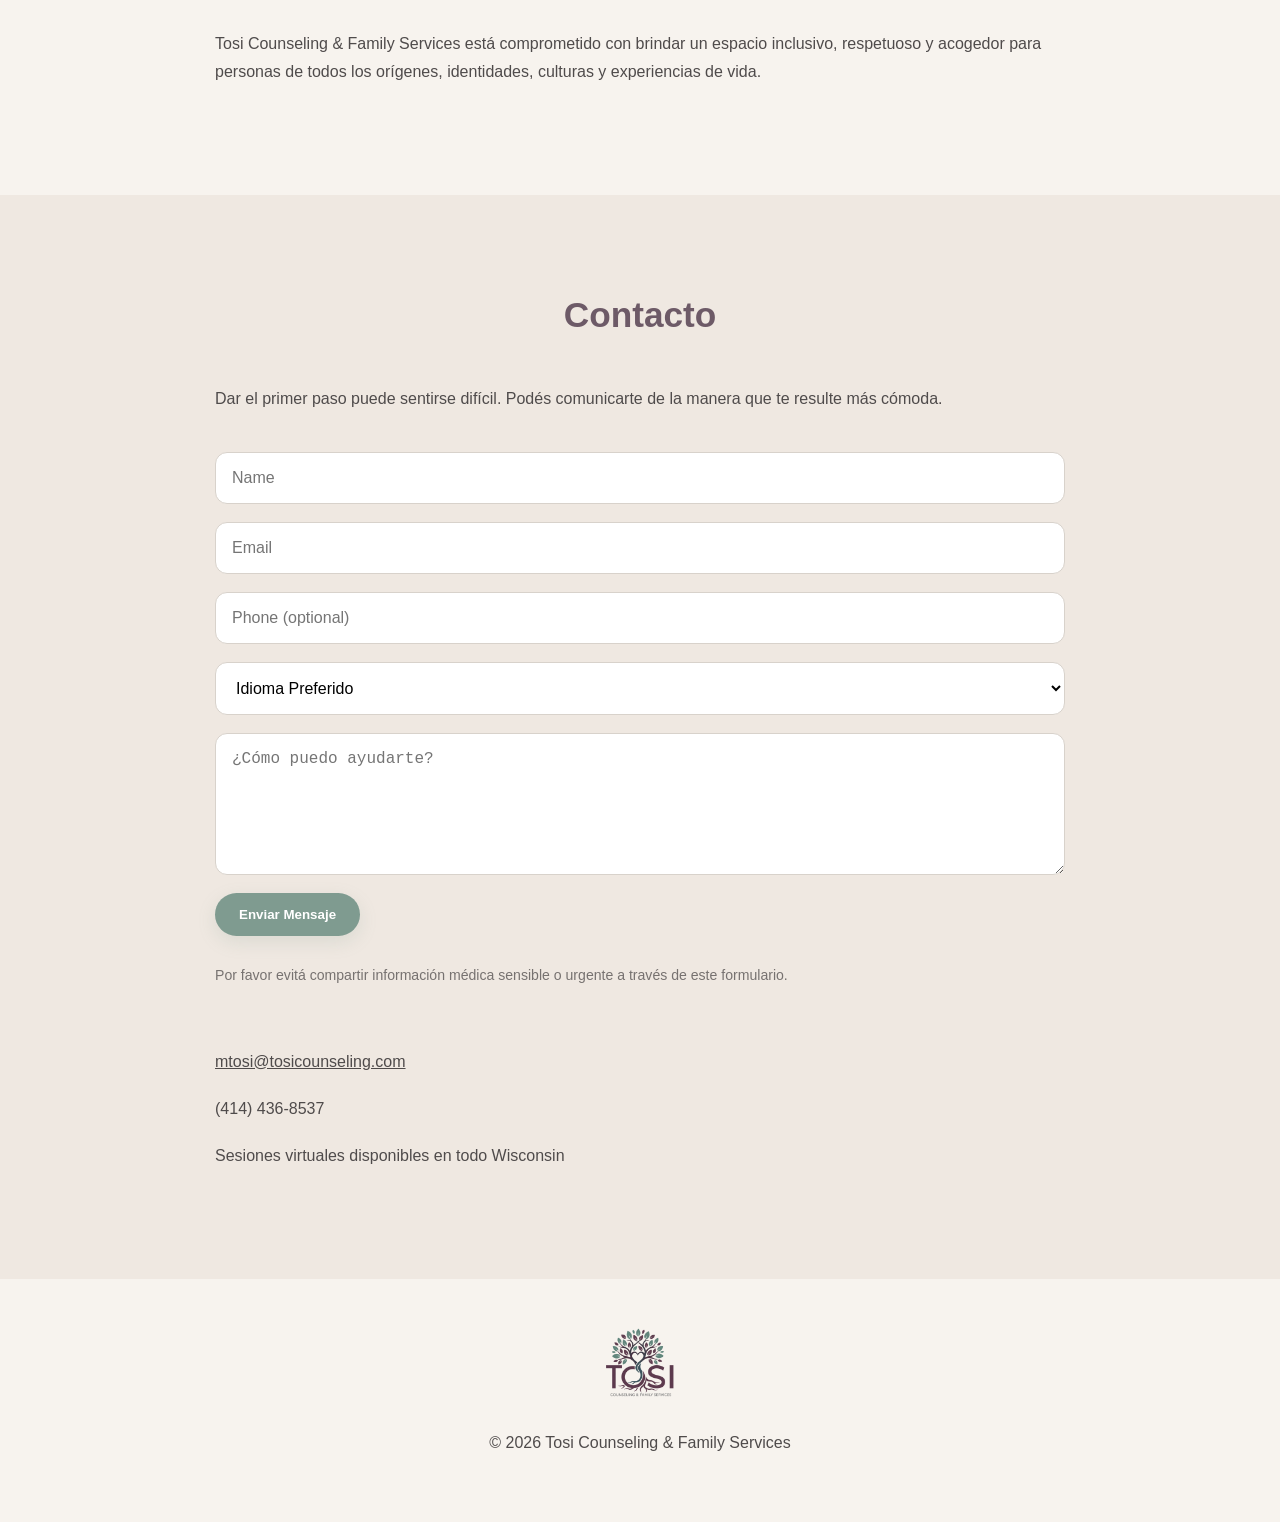
==== commit 7daf4d6b: "css responsivo para 4 columnas" ====
--- a/es/index.html
+++ b/es/index.html
@@ -54,8 +54,8 @@
         </h1>
 
         <p>
-          Terapia virtual en inglés y español para niños, adolescentes, adultos y
-          familias en un espacio seguro, inclusivo y de apoyo.
+          Terapia virtual en inglés y español para niños, adolescentes, adultos
+          y familias en un espacio seguro, inclusivo y de apoyo.
         </p>
 
         <div class="hero-buttons">
@@ -138,7 +138,7 @@
       <div class="container">
         <h2>Con Quién Trabajo</h2>
 
-        <div class="three-columns">
+        <div class="four-columns">
           <div class="service-box">
             <h3>Individuos</h3>
 
@@ -148,12 +148,12 @@
             </p>
           </div>
 
-        <div class="three-columns">
           <div class="service-box">
             <h3>Niños</h3>
 
             <p>
-              Apoyo emocional para niños en etapa de crecimiento, adaptación escolar y manejo de emociones.
+              Apoyo emocional para niños en etapa de crecimiento, adaptación
+              escolar y manejo de emociones.
             </p>
           </div>
 
--- a/styles.css
+++ b/styles.css
@@ -17,7 +17,7 @@
   display: block;
 }
 
-.email{
+.email {
   color: #4f4b4b;
 }
 
@@ -212,16 +212,18 @@
 
 /* SERVICES */
 
-.three-columns {
+.four-columns {
   display: grid;
-  grid-template-columns: repeat(auto-fit, minmax(280px, 1fr));
-  gap: 30px;
+  grid-template-columns: repeat(4, 1fr);
+  gap: 24px;
+  align-items: stretch;
 }
 
 .service-box {
   background: white;
-  padding: 35px;
+  padding: 32px 26px;
   border-radius: 20px;
+  height: 100%;
 }
 
 /* FEATURES */
@@ -286,8 +288,13 @@
 
 /* MOBILE */
 
+@media (max-width: 1100px) {
+  .four-columns {
+    grid-template-columns: repeat(2, 1fr);
+  }
+}
+
 @media (max-width: 900px) {
-
   .navbar {
     padding: 14px 0;
   }
@@ -361,7 +368,7 @@
     justify-content: center;
   }
 
-  .three-columns {
+  .four-columns {
     grid-template-columns: 1fr;
   }
 
@@ -372,5 +379,4 @@
   .contact-form {
     width: 100%;
   }
-
-}+}
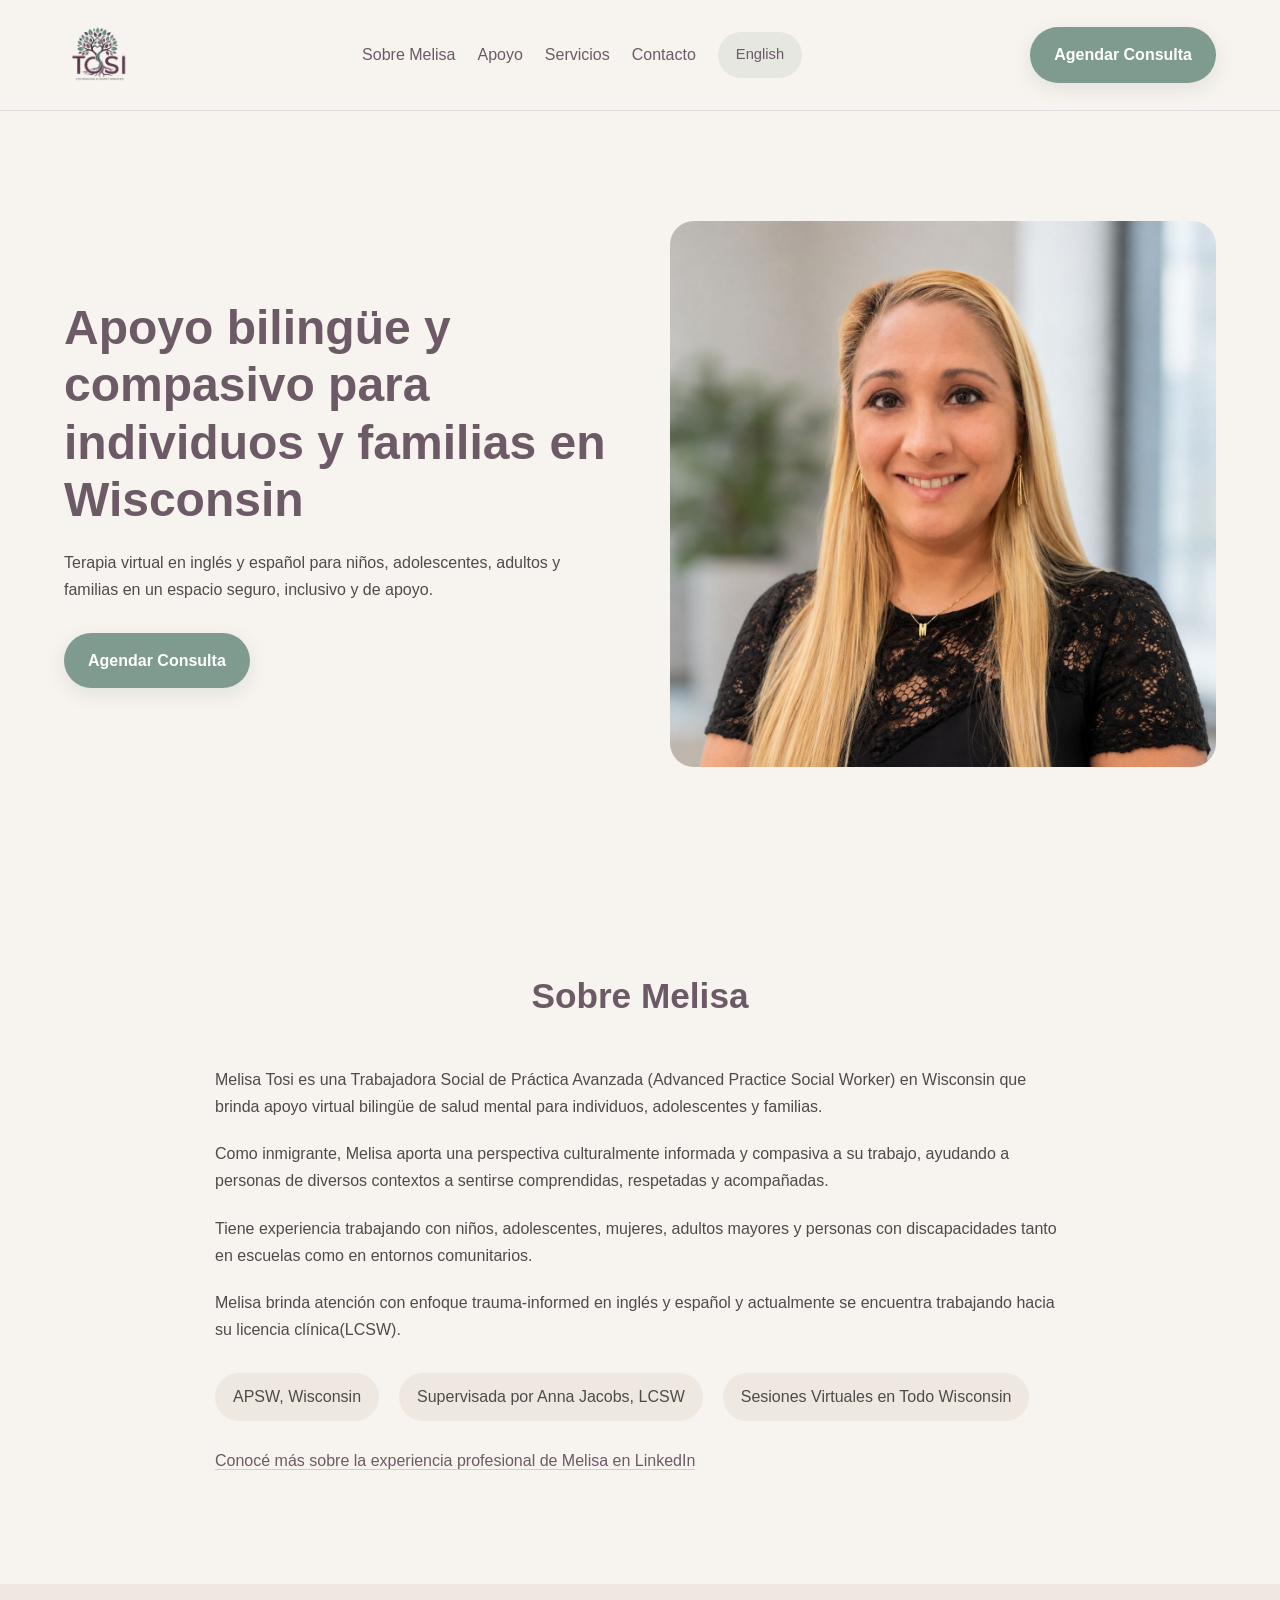
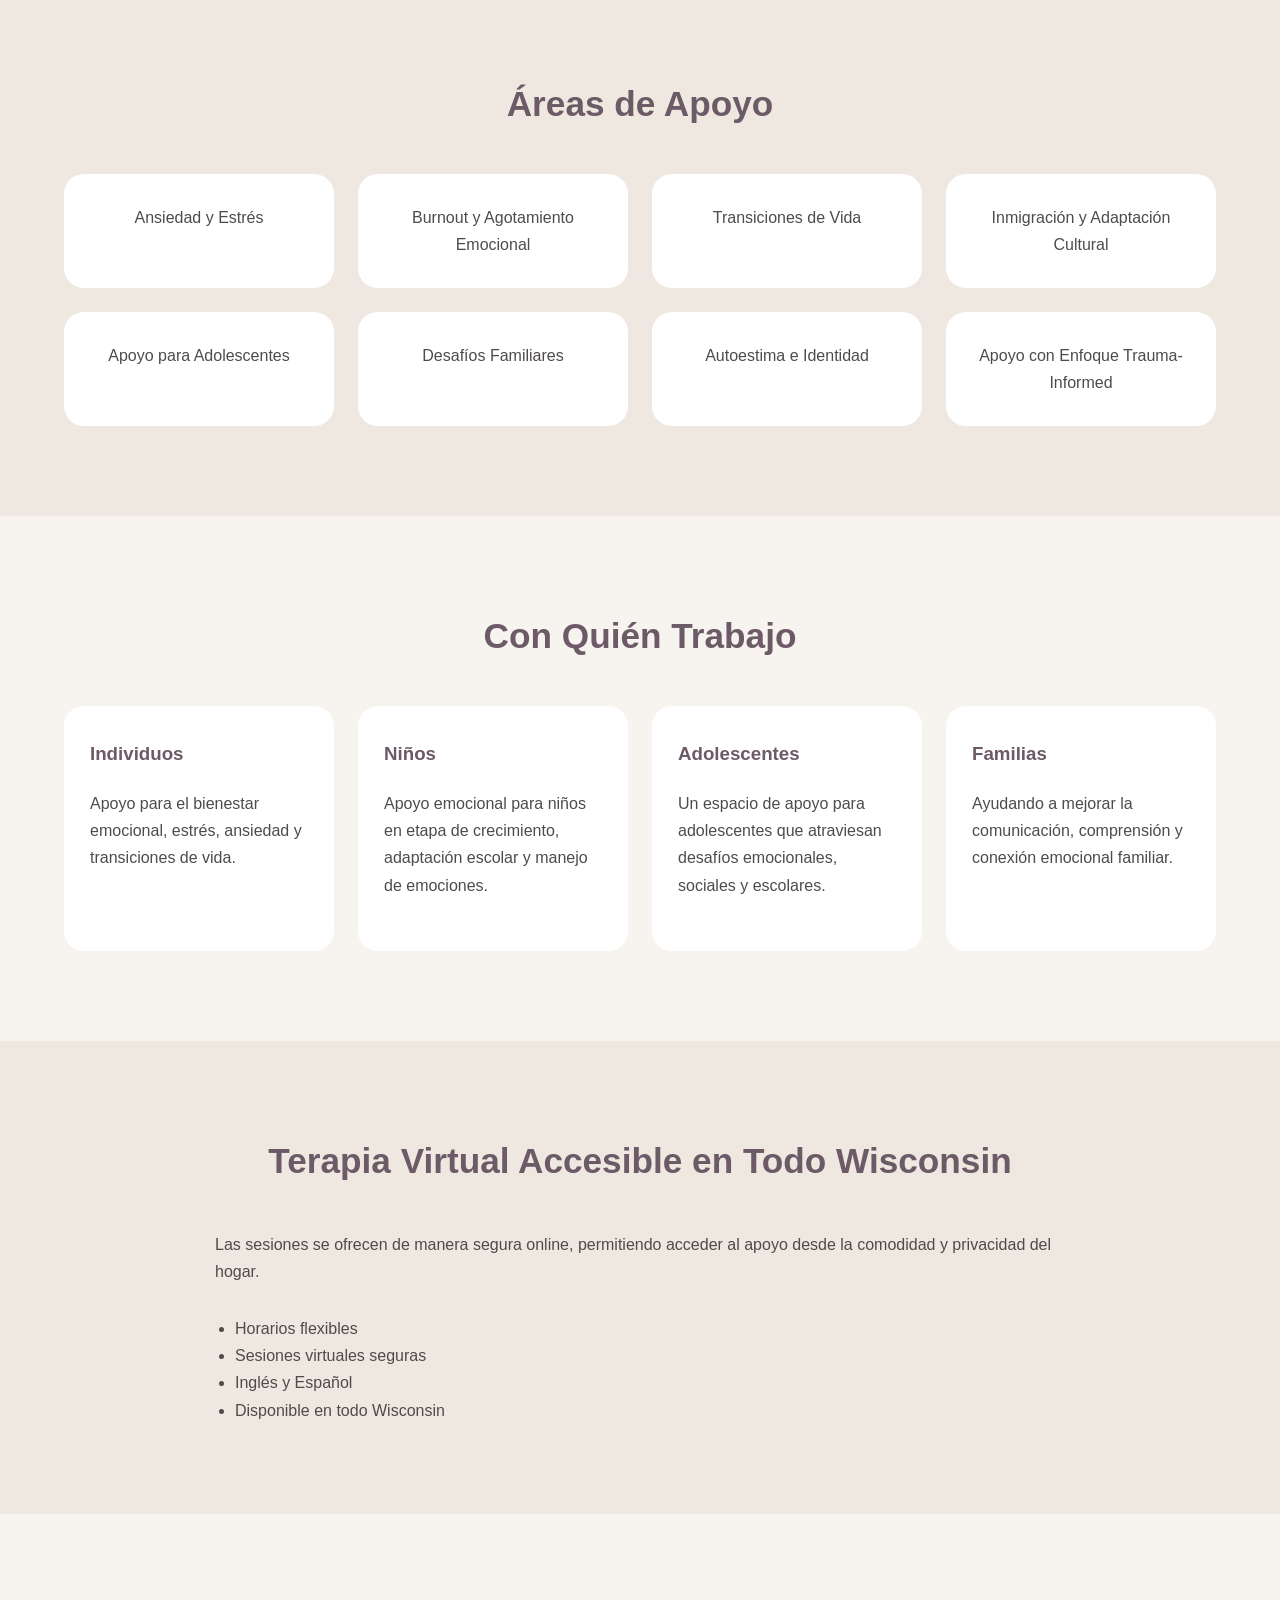
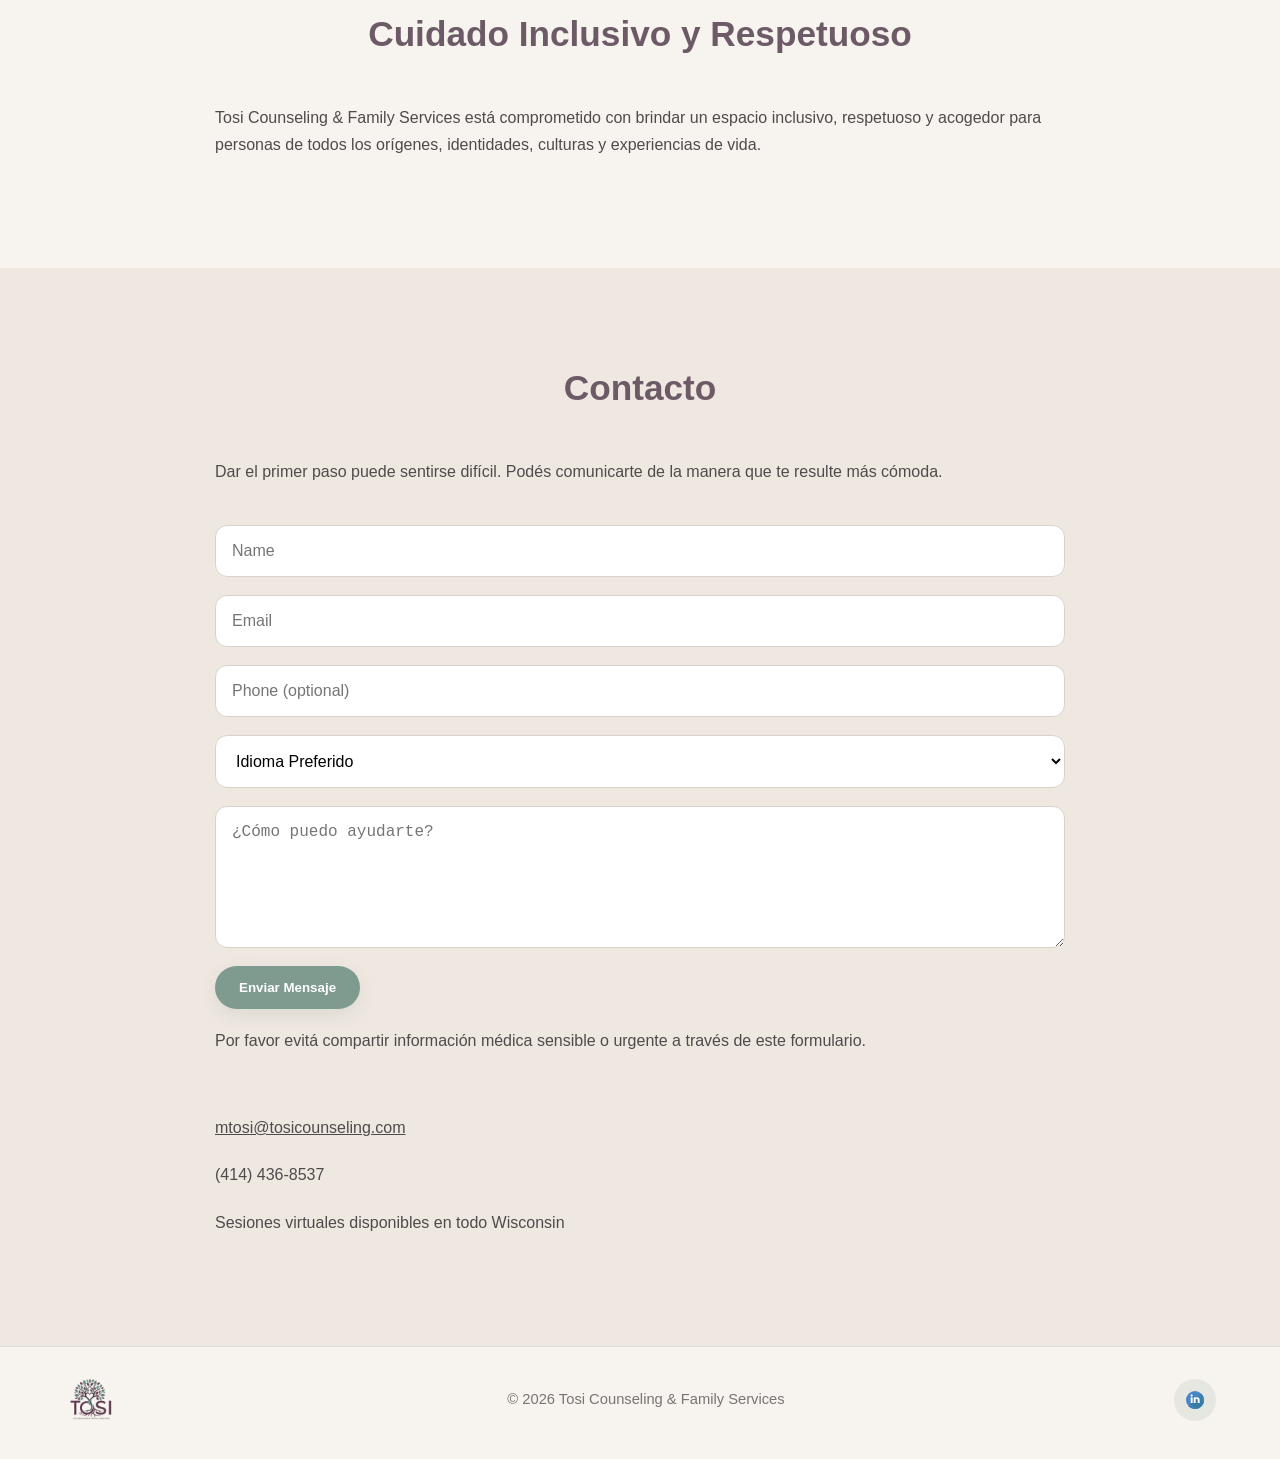
==== commit 8f185350: "mejoras en SEO, agregue link a linkedin" ====
--- a/es/index.html
+++ b/es/index.html
@@ -3,27 +3,43 @@
   <head>
     <meta charset="UTF-8" />
     <meta name="viewport" content="width=device-width, initial-scale=1.0" />
-
+    <meta property="og:type" content="website" />
+    <meta property="og:title" content="Tosi Counseling & Family Services" />
+    <meta
+      property="og:description"
+      content="Terapia virtual bilingüe en inglés y español para individuos, niños, adolescentes y familias en Wisconsin."
+    />
     <title>
       Terapia Bilingüe en Wisconsin | Tosi Counseling & Family Services
     </title>
+    <link rel="canonical" href="https://tosicounseling.com/es/" />
     <meta
       name="description"
       content="Terapia virtual bilingüe en inglés y español para individuos, niños, adolescentes y familias en Wisconsin."
     />
-
+    <meta property="og:url" content="https://tosicounseling.com/" />
+    <meta
+      property="og:image"
+      content="https://tosicounseling.com/assets/og-image.jpg"
+    />
+    <meta property="og:site_name" content="Tosi Counseling & Family Services" />
+    <meta property="og:locale" content="es_US" />
+    <meta name="twitter:card" content="summary_large_image" />
+    <meta name="twitter:title" content="Tosi Counseling & Family Services" />
+    <meta
+      name="twitter:description"
+      content="Virtual bilingual therapy in English and Spanish across Wisconsin."
+    />
+    <meta
+      name="twitter:image"
+      content="https://tosicounseling.com/assets/og-image.jpg"
+    />
     <link rel="stylesheet" href="../styles.css" />
-    <link
-      rel="icon"
-      type="image/png"
-      sizes="32x32"
-      href="../assets/favicon.ico"
-    />
+    <link rel="preload" as="image" href="../assets/logo.png" />
+    <link rel="icon" href="../assets/favicon.ico" />
   </head>
-
   <body>
     <!-- NAVIGATION -->
-
     <header class="navbar">
       <div class="nav-container">
         <div class="logo-area">
@@ -32,7 +48,6 @@
             alt="Tosi Counseling & Family Services Logo"
           />
         </div>
-
         <nav class="nav-links">
           <a href="#about">Sobre Melisa</a>
           <a href="#support">Apoyo</a>
@@ -40,250 +55,216 @@
           <a href="#contact">Contacto</a>
           <a href="../index.html" class="language-switch">English</a>
         </nav>
-
         <a href="#contact" class="btn-primary"> Agendar Consulta </a>
       </div>
     </header>
-
-    <!-- HERO -->
-
-    <section class="hero">
-      <div class="hero-text">
-        <h1>
-          Apoyo bilingüe y compasivo para individuos y familias en Wisconsin
-        </h1>
-
-        <p>
-          Terapia virtual en inglés y español para niños, adolescentes, adultos
-          y familias en un espacio seguro, inclusivo y de apoyo.
-        </p>
-
-        <div class="hero-buttons">
-          <a href="#contact" class="btn-primary"> Agendar Consulta </a>
-        </div>
-      </div>
-
-      <div class="hero-image">
-        <img src="../assets/melisa-photo.jpg" alt="Melisa Tosi" />
-      </div>
-    </section>
-
-    <!-- ABOUT -->
-
-    <section id="about" class="section">
-      <div class="container narrow">
-        <h2>Sobre Melisa</h2>
-
-        <p>
-          Melisa Tosi es una Trabajadora Social de Práctica Avanzada (Advanced
-          Practice Social Worker) en Wisconsin que brinda apoyo virtual bilingüe
-          de salud mental para individuos, adolescentes y familias.
-        </p>
-
-        <p>
-          Como inmigrante, Melisa aporta una perspectiva culturalmente informada
-          y compasiva a su trabajo, ayudando a personas de diversos contextos a
-          sentirse comprendidas, respetadas y acompañadas.
-        </p>
-
-        <p>
-          Tiene experiencia trabajando con niños, adolescentes, mujeres, adultos
-          mayores y personas con discapacidades tanto en escuelas como en
-          entornos comunitarios.
-        </p>
-
-        <p>
-          Melisa brinda atención con enfoque trauma-informed en inglés y español
-          y actualmente se encuentra trabajando hacia su licencia clínica
-          (LCSW).
-        </p>
-
-        <div class="credentials">
-          <span>APSW, Wisconsin</span>
-          <span>Supervisada por Anna Jacobs, LCSW</span>
-          <span>Sesiones Virtuales en Todo Wisconsin</span>
-        </div>
-      </div>
-    </section>
-
-    <!-- AREAS OF SUPPORT -->
-
-    <section id="support" class="section alt-bg">
-      <div class="container">
-        <h2>Áreas de Apoyo</h2>
-
-        <div class="card-grid">
-          <div class="card">Ansiedad y Estrés</div>
-
-          <div class="card">Burnout y Agotamiento Emocional</div>
-
-          <div class="card">Transiciones de Vida</div>
-
-          <div class="card">Inmigración y Adaptación Cultural</div>
-
-          <div class="card">Apoyo para Adolescentes</div>
-
-          <div class="card">Desafíos Familiares</div>
-
-          <div class="card">Autoestima e Identidad</div>
-
-          <div class="card">Apoyo con Enfoque Trauma-Informed</div>
-        </div>
-      </div>
-    </section>
-
-    <!-- SERVICES -->
-
-    <section id="services" class="section">
-      <div class="container">
-        <h2>Con Quién Trabajo</h2>
-
-        <div class="four-columns">
-          <div class="service-box">
-            <h3>Individuos</h3>
-
+    <main>
+      <!-- HERO -->
+      <section class="hero">
+        <div class="hero-text">
+          <h1>
+            Apoyo bilingüe y compasivo para individuos y familias en Wisconsin
+          </h1>
+          <p>
+            Terapia virtual en inglés y español para niños, adolescentes,
+            adultos y familias en un espacio seguro, inclusivo y de apoyo.
+          </p>
+          <div class="hero-buttons">
+            <a href="#contact" class="btn-primary"> Agendar Consulta </a>
+          </div>
+        </div>
+        <div class="hero-image">
+          <img src="../assets/melisa-photo.jpg" alt="Melisa Tosi" />
+        </div>
+      </section>
+      <!-- ABOUT -->
+      <section id="about" class="section">
+        <div class="container narrow">
+          <h2>Sobre Melisa</h2>
+          <p>
+            Melisa Tosi es una Trabajadora Social de Práctica Avanzada (Advanced
+            Practice Social Worker) en Wisconsin que brinda apoyo virtual
+            bilingüe de salud mental para individuos, adolescentes y familias.
+          </p>
+          <p>
+            Como inmigrante, Melisa aporta una perspectiva culturalmente
+            informada y compasiva a su trabajo, ayudando a personas de diversos
+            contextos a sentirse comprendidas, respetadas y acompañadas.
+          </p>
+          <p>
+            Tiene experiencia trabajando con niños, adolescentes, mujeres,
+            adultos mayores y personas con discapacidades tanto en escuelas como
+            en entornos comunitarios.
+          </p>
+          <p>
+            Melisa brinda atención con enfoque trauma-informed en inglés y
+            español y actualmente se encuentra trabajando hacia su licencia
+            clínica(LCSW).
+          </p>
+          <div class="credentials">
+            <span>APSW, Wisconsin</span>
+            <span>Supervisada por Anna Jacobs, LCSW</span>
+            <span>Sesiones Virtuales en Todo Wisconsin</span>
+          </div>
+          <p class="about-linkedin">
+            <a
+              href="https://www.linkedin.com/in/melitosi"
+              target="_blank"
+              rel="noopener noreferrer"
+            >
+              Conocé más sobre la experiencia profesional de Melisa en LinkedIn
+            </a>
+          </p>
+        </div>
+      </section>
+      <!-- AREAS OF SUPPORT -->
+      <section id="support" class="section alt-bg">
+        <div class="container">
+          <h2>Áreas de Apoyo</h2>
+          <div class="card-grid">
+            <div class="card">Ansiedad y Estrés</div>
+            <div class="card">Burnout y Agotamiento Emocional</div>
+            <div class="card">Transiciones de Vida</div>
+            <div class="card">Inmigración y Adaptación Cultural</div>
+            <div class="card">Apoyo para Adolescentes</div>
+            <div class="card">Desafíos Familiares</div>
+            <div class="card">Autoestima e Identidad</div>
+            <div class="card">Apoyo con Enfoque Trauma-Informed</div>
+          </div>
+        </div>
+      </section>
+      <!-- SERVICES -->
+      <section id="services" class="section">
+        <div class="container">
+          <h2>Con Quién Trabajo</h2>
+          <div class="four-columns">
+            <div class="service-box">
+              <h3>Individuos</h3>
+              <p>
+                Apoyo para el bienestar emocional, estrés, ansiedad y
+                transiciones de vida.
+              </p>
+            </div>
+            <div class="service-box">
+              <h3>Niños</h3>
+              <p>
+                Apoyo emocional para niños en etapa de crecimiento, adaptación
+                escolar y manejo de emociones.
+              </p>
+            </div>
+            <div class="service-box">
+              <h3>Adolescentes</h3>
+              <p>
+                Un espacio de apoyo para adolescentes que atraviesan desafíos
+                emocionales, sociales y escolares.
+              </p>
+            </div>
+            <div class="service-box">
+              <h3>Familias</h3>
+              <p>
+                Ayudando a mejorar la comunicación, comprensión y conexión
+                emocional familiar.
+              </p>
+            </div>
+          </div>
+        </div>
+      </section>
+      <!-- VIRTUAL -->
+      <section class="section alt-bg">
+        <div class="container narrow">
+          <h2>Terapia Virtual Accesible en Todo Wisconsin</h2>
+          <p>
+            Las sesiones se ofrecen de manera segura online, permitiendo acceder
+            al apoyo desde la comodidad y privacidad del hogar.
+          </p>
+          <ul class="feature-list">
+            <li>Horarios flexibles</li>
+            <li>Sesiones virtuales seguras</li>
+            <li>Inglés y Español</li>
+            <li>Disponible en todo Wisconsin</li>
+          </ul>
+        </div>
+      </section>
+      <!-- INCLUSIVITY -->
+      <section class="section">
+        <div class="container narrow">
+          <h2>Cuidado Inclusivo y Respetuoso</h2>
+          <p>
+            Tosi Counseling & Family Services está comprometido con brindar un
+            espacio inclusivo, respetuoso y acogedor para personas de todos los
+            orígenes, identidades, culturas y experiencias de vida.
+          </p>
+        </div>
+      </section>
+      <!-- CONTACT -->
+      <section id="contact" class="section alt-bg">
+        <div class="container narrow">
+          <h2>Contacto</h2>
+          <p>
+            Dar el primer paso puede sentirse difícil. Podés comunicarte de la
+            manera que te resulte más cómoda.
+          </p>
+          <form
+            class="contact-form"
+            id="contact-form"
+            action="https://formspree.io/f/xqejzqyz"
+            method="POST"
+          >
+            <input type="text" name="name" placeholder="Name" required />
+            <input type="email" name="email" placeholder="Email" required />
+            <input type="text" name="phone" placeholder="Phone (optional)" />
+            <select name="language">
+              <option disabled selected>Idioma Preferido</option>
+              <option>Inglés</option>
+              <option>Español</option>
+              <option>Otro</option>
+            </select>
+            <textarea
+              rows="6"
+              name="message"
+              placeholder="¿Cómo puedo ayudarte?"
+            ></textarea>
+            <button type="submit" class="btn-primary">Enviar Mensaje</button>
+            <p class="form-note">
+              Por favor evitá compartir información médica sensible o urgente a
+              través de este formulario.
+            </p>
+            <p id="form-success" class="form-success">
+              Gracias. Tu mensaje fue enviado.
+            </p>
+          </form>
+          <div class="contact-info">
             <p>
-              Apoyo para el bienestar emocional, estrés, ansiedad y transiciones
-              de vida.
+              <a href="mailto:mtosi@tosicounseling.com" class="email"
+                >mtosi@tosicounseling.com</a
+              >
             </p>
-          </div>
-
-          <div class="service-box">
-            <h3>Niños</h3>
-
-            <p>
-              Apoyo emocional para niños en etapa de crecimiento, adaptación
-              escolar y manejo de emociones.
-            </p>
-          </div>
-
-          <div class="service-box">
-            <h3>Adolescentes</h3>
-
-            <p>
-              Un espacio de apoyo para adolescentes que atraviesan desafíos
-              emocionales, sociales y escolares.
-            </p>
-          </div>
-
-          <div class="service-box">
-            <h3>Familias</h3>
-
-            <p>
-              Ayudando a mejorar la comunicación, comprensión y conexión
-              emocional familiar.
-            </p>
-          </div>
-        </div>
-      </div>
-    </section>
-
-    <!-- VIRTUAL -->
-
-    <section class="section alt-bg">
-      <div class="container narrow">
-        <h2>Terapia Virtual Accesible en Todo Wisconsin</h2>
-
-        <p>
-          Las sesiones se ofrecen de manera segura online, permitiendo acceder
-          al apoyo desde la comodidad y privacidad del hogar.
-        </p>
-
-        <ul class="feature-list">
-          <li>Horarios flexibles</li>
-          <li>Sesiones virtuales seguras</li>
-          <li>Inglés y Español</li>
-          <li>Disponible en todo Wisconsin</li>
-        </ul>
-      </div>
-    </section>
-
-    <!-- INCLUSIVITY -->
-
-    <section class="section">
-      <div class="container narrow">
-        <h2>Cuidado Inclusivo y Respetuoso</h2>
-
-        <p>
-          Tosi Counseling & Family Services está comprometido con brindar un
-          espacio inclusivo, respetuoso y acogedor para personas de todos los
-          orígenes, identidades, culturas y experiencias de vida.
-        </p>
-      </div>
-    </section>
-
-    <!-- CONTACT -->
-
-    <section id="contact" class="section alt-bg">
-      <div class="container narrow">
-        <h2>Contacto</h2>
-
-        <p>
-          Dar el primer paso puede sentirse difícil. Podés comunicarte de la
-          manera que te resulte más cómoda.
-        </p>
-
-        <form
-          class="contact-form"
-          id="contact-form"
-          action="https://formspree.io/f/xqejzqyz"
-          method="POST"
-        >
-          <input type="text" name="name" placeholder="Name" required />
-
-          <input type="email" name="email" placeholder="Email" required />
-
-          <input type="text" name="phone" placeholder="Phone (optional)" />
-
-          <select name="language">
-            <option>Idioma Preferido</option>
-            <option>Inglés</option>
-            <option>Español</option>
-            <option>Otro</option>
-          </select>
-
-          <textarea
-            rows="6"
-            name="message"
-            placeholder="¿Cómo puedo ayudarte?"
-          ></textarea>
-
-          <button type="submit" class="btn-primary">Enviar Mensaje</button>
-          <p class="form-note">
-            Por favor evitá compartir información médica sensible o urgente a
-            través de este formulario.
-          </p>
-          <p id="form-success" class="form-success">
-            Gracias. Tu mensaje fue enviado.
-          </p>
-        </form>
-
-        <div class="contact-info">
-          <p>
-            <a href="mailto:mtosi@tosicounseling.com" class="email"
-              >mtosi@tosicounseling.com</a
-            >
-          </p>
-          <p>(414) 436-8537</p>
-          <p>Sesiones virtuales disponibles en todo Wisconsin</p>
-        </div>
-      </div>
-    </section>
-
+            <p>(414) 436-8537</p>
+            <p>Sesiones virtuales disponibles en todo Wisconsin</p>
+          </div>
+        </div>
+      </section>
+    </main>
     <!-- FOOTER -->
-
     <footer class="footer">
-      <div class="container">
+      <div class="footer-content">
         <img
           src="../assets/logo.png"
           alt="Tosi Counseling & Family Services"
           class="footer-logo"
         />
-
-        <p>© 2026 Tosi Counseling & Family Services</p>
+        <p class="footer-copy">© 2026 Tosi Counseling & Family Services</p>
+        <a
+          href="https://www.linkedin.com/in/melitosi"
+          target="_blank"
+          rel="noopener noreferrer"
+          class="linkedin-icon"
+          aria-label="Perfil profesional de Melisa Tosi en Linkedin"
+        >
+          <img src="../assets/linkedin.svg" alt="LinkedIn profile icon" />
+        </a>
       </div>
     </footer>
-
     <script src="../script.js"></script>
   </body>
 </html>
--- a/styles.css
+++ b/styles.css
@@ -195,6 +195,21 @@
   border-radius: 30px;
 }
 
+.about-linkedin {
+  margin-top: 26px;
+}
+
+.about-linkedin a {
+  color: #6d5a67;
+  text-decoration: none;
+  border-bottom: 1px solid rgba(109, 90, 103, 0.25);
+  transition: all 0.2s ease;
+}
+
+.about-linkedin a:hover {
+  opacity: 0.75;
+}
+
 /* CARDS */
 
 .card-grid {
@@ -270,20 +285,61 @@
 /* FOOTER */
 
 .footer {
-  padding: 40px 0;
-  text-align: center;
+  padding: 26px 0;
+  border-top: 1px solid #ddd;
+  background: #f7f3ee;
+}
+
+.footer-content {
+  width: 90%;
+  max-width: 1200px;
+  margin: auto;
+
+  display: flex;
+  align-items: center;
+  justify-content: space-between;
+  gap: 20px;
 }
 
 .footer-logo {
-  height: 90px;
-  margin: auto;
-  margin-bottom: 20px;
-}
-
-.form-note {
-  font-size: 0.88rem;
+  height: 54px;
+  width: auto;
+}
+
+.footer-copy {
+  margin: 0;
+  font-size: 0.92rem;
   opacity: 0.75;
-  margin-top: 10px;
+}
+
+/* LINKEDIN */
+
+.linkedin-icon {
+  display: inline-flex;
+  align-items: center;
+  justify-content: center;
+
+  width: 42px;
+  height: 42px;
+
+  background: rgba(127, 155, 144, 0.14);
+
+  border-radius: 999px;
+
+  transition: all 0.2s ease;
+
+  text-decoration: none;
+}
+
+.linkedin-icon:hover {
+  background: rgba(127, 155, 144, 0.22);
+  transform: translateY(-1px);
+}
+
+.linkedin-icon img {
+  width: 18px;
+  height: 18px;
+  display: block;
 }
 
 /* MOBILE */
@@ -379,4 +435,12 @@
   .contact-form {
     width: 100%;
   }
-}
+  .footer-content {
+    flex-direction: column;
+    text-align: center;
+  }
+
+  .footer-logo {
+    height: 46px;
+  }
+}
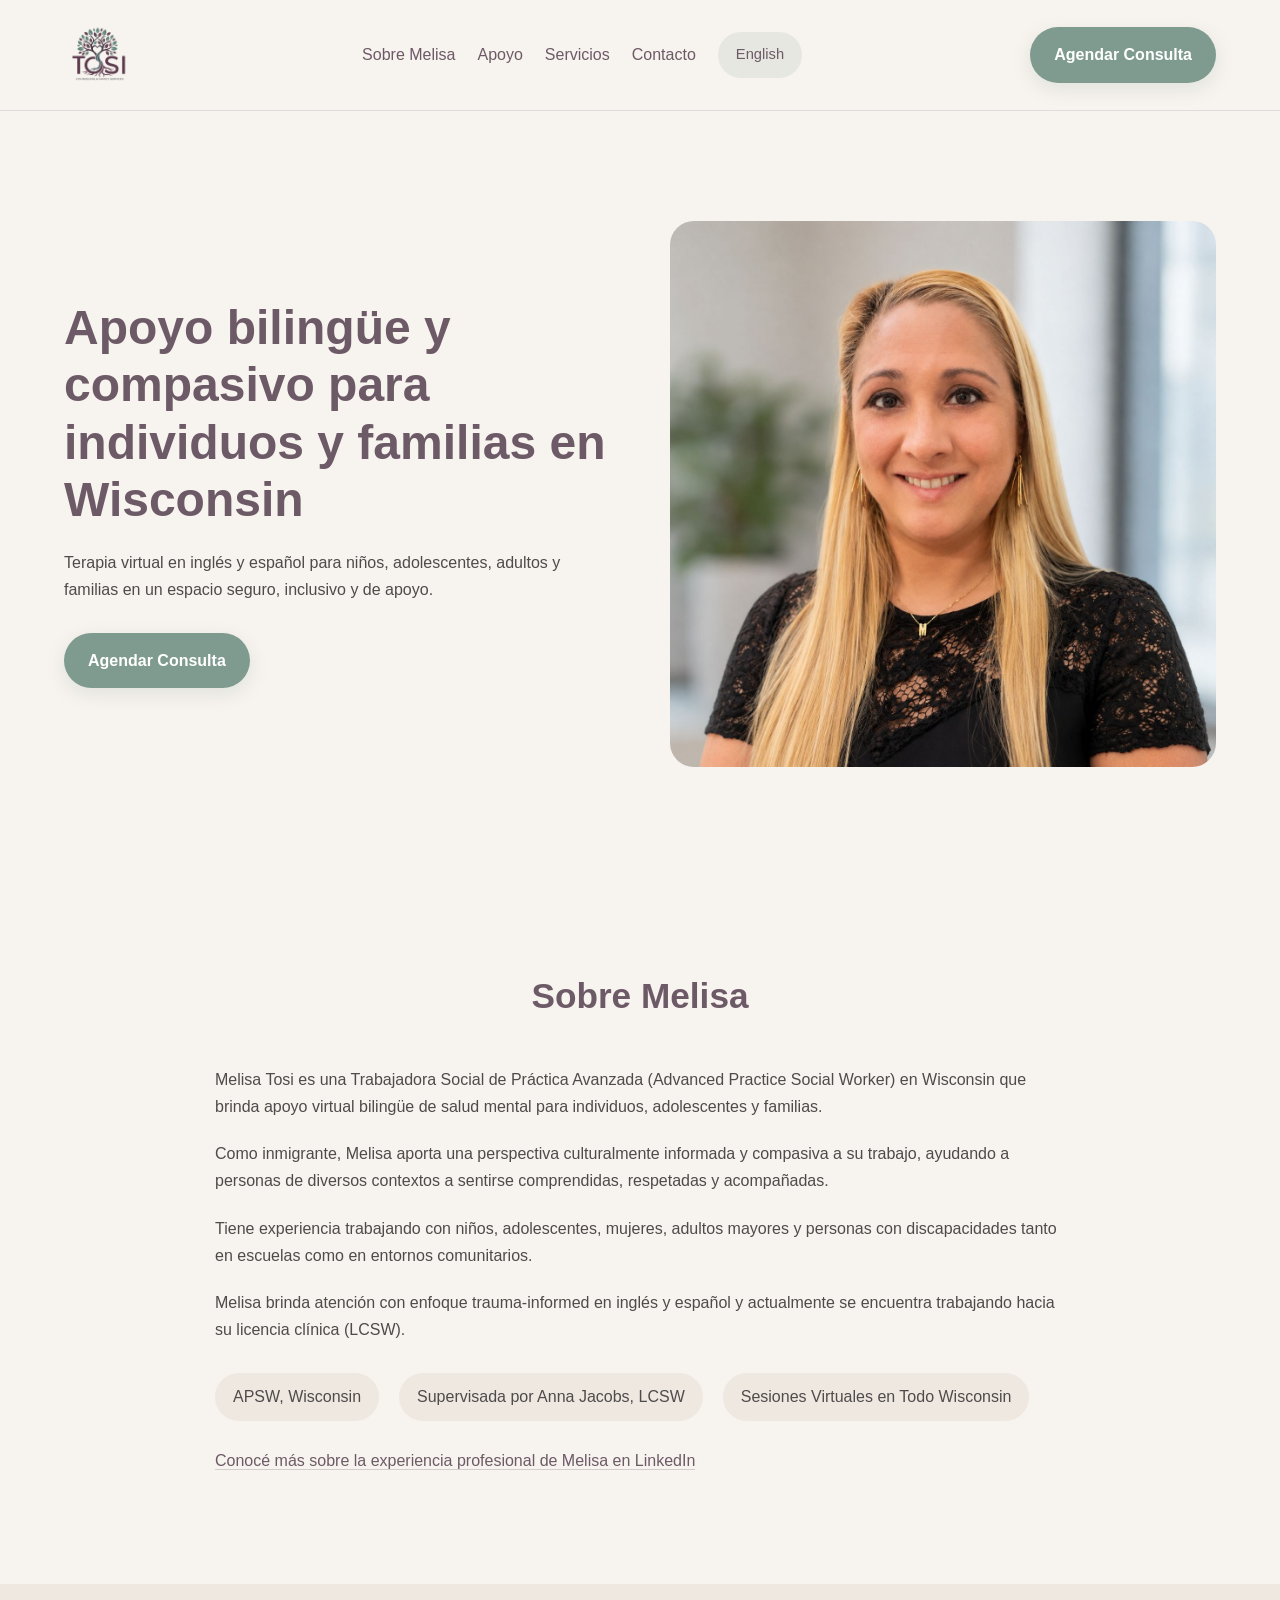
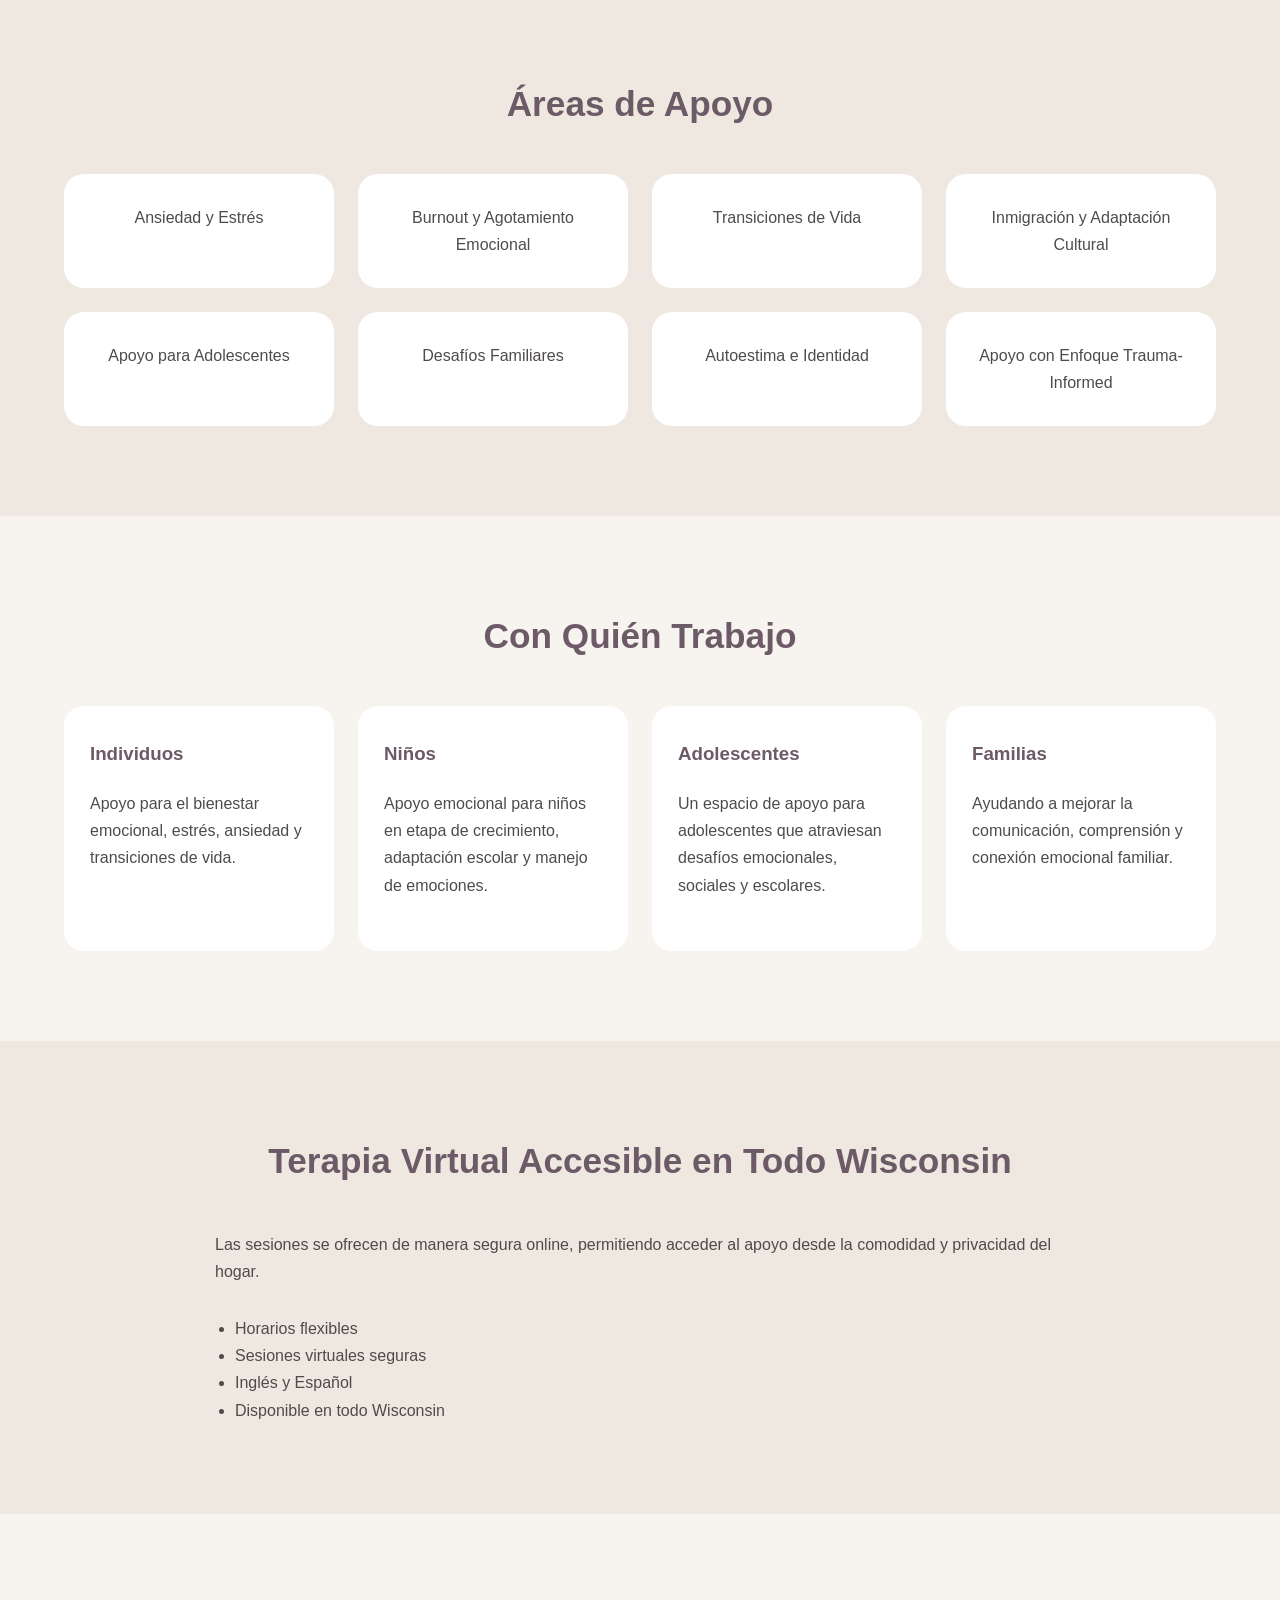
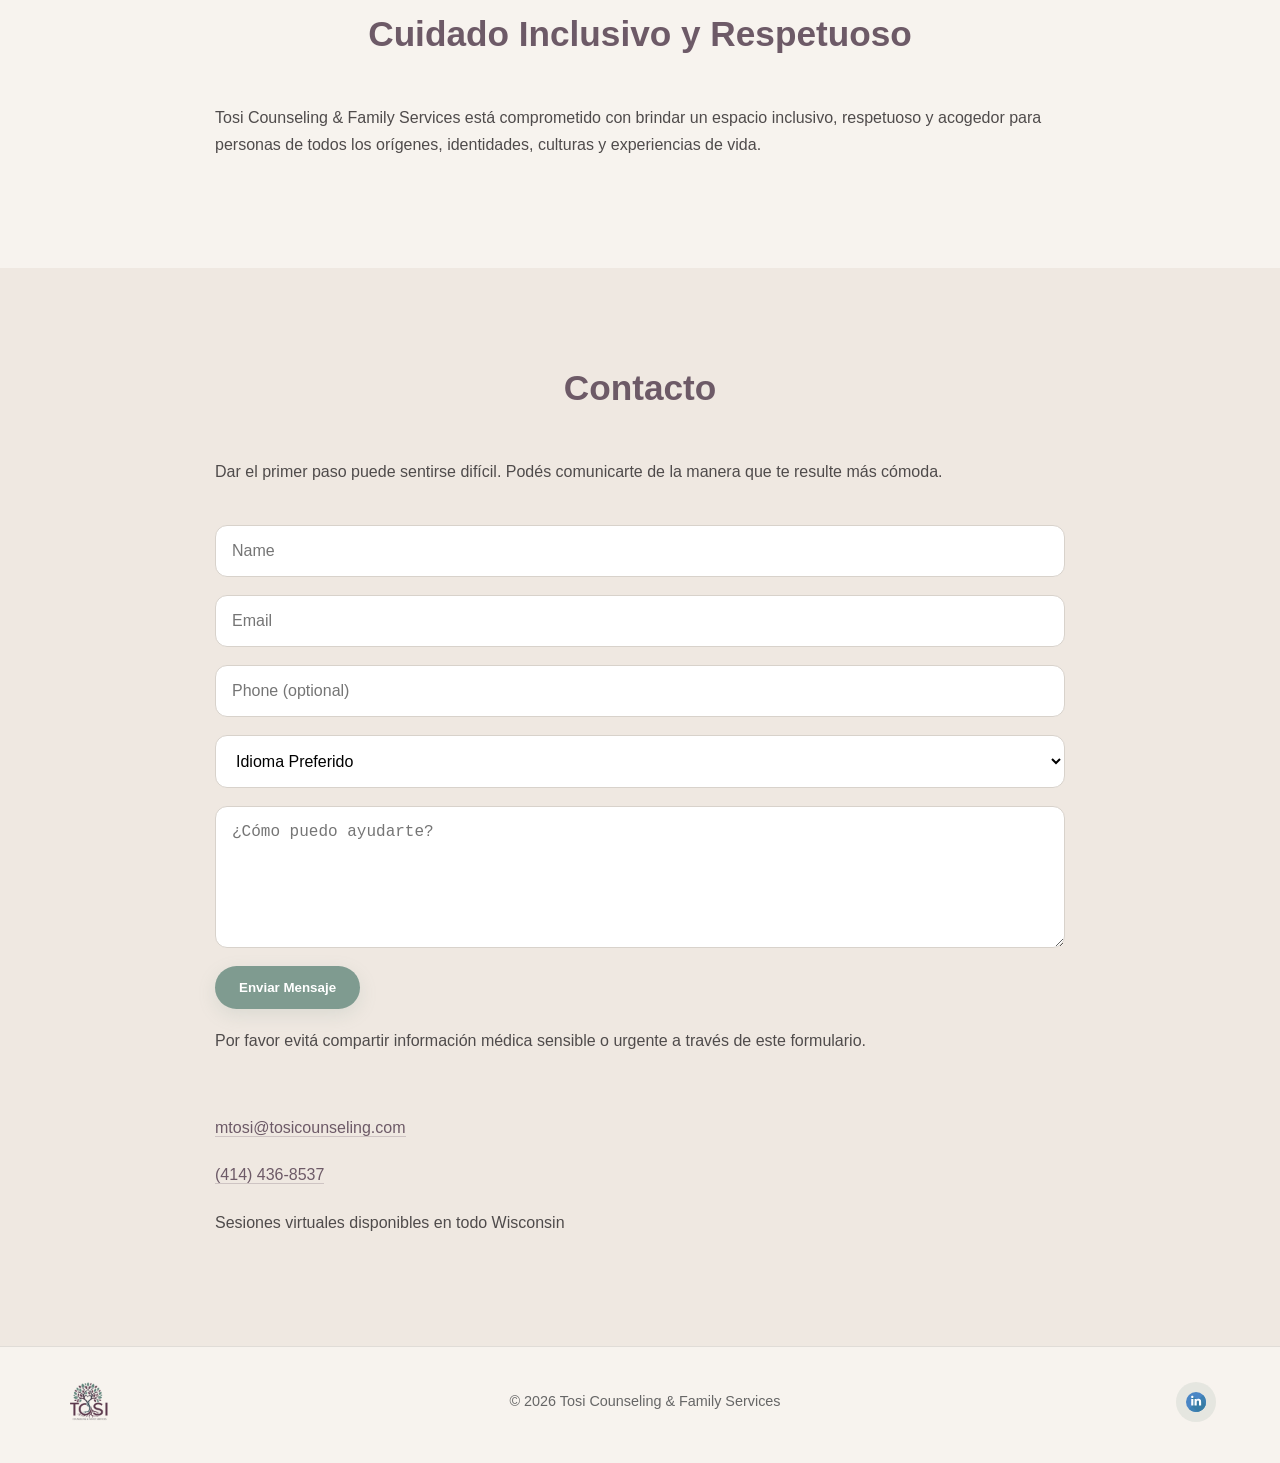
==== commit f611093d: "mejoras en estilo" ====
--- a/es/index.html
+++ b/es/index.html
@@ -17,7 +17,7 @@
       name="description"
       content="Terapia virtual bilingüe en inglés y español para individuos, niños, adolescentes y familias en Wisconsin."
     />
-    <meta property="og:url" content="https://tosicounseling.com/" />
+    <meta property="og:url" content="https://tosicounseling.com/es/" />
     <meta
       property="og:image"
       content="https://tosicounseling.com/assets/og-image.jpg"
@@ -99,7 +99,7 @@
           <p>
             Melisa brinda atención con enfoque trauma-informed en inglés y
             español y actualmente se encuentra trabajando hacia su licencia
-            clínica(LCSW).
+            clínica (LCSW).
           </p>
           <div class="credentials">
             <span>APSW, Wisconsin</span>
@@ -214,10 +214,10 @@
             <input type="email" name="email" placeholder="Email" required />
             <input type="text" name="phone" placeholder="Phone (optional)" />
             <select name="language">
-              <option disabled selected>Idioma Preferido</option>
-              <option>Inglés</option>
-              <option>Español</option>
-              <option>Otro</option>
+              <option value="" disabled selected>Idioma Preferido</option>
+              <option value="en">Inglés</option>
+              <option value="es">Español</option>
+              <option value="other">Otro</option>
             </select>
             <textarea
               rows="6"
@@ -236,10 +236,9 @@
           <div class="contact-info">
             <p>
               <a href="mailto:mtosi@tosicounseling.com" class="email"
-                >mtosi@tosicounseling.com</a
-              >
+                >mtosi@tosicounseling.com</a>
             </p>
-            <p>(414) 436-8537</p>
+            <p><a href="tel:+14144368537">(414) 436-8537</a></p>
             <p>Sesiones virtuales disponibles en todo Wisconsin</p>
           </div>
         </div>
--- a/styles.css
+++ b/styles.css
@@ -1,446 +1,455 @@
-* {
-  margin: 0;
-  padding: 0;
-  box-sizing: border-box;
-}
-
-body {
-  font-family: Arial, sans-serif;
-  background: #f7f3ee;
-  color: #4f4b4b;
-  line-height: 1.7;
-  overflow-x: hidden;
-}
-
-img {
-  max-width: 100%;
-  display: block;
-}
-
-.email {
-  color: #4f4b4b;
-}
-
-.container {
-  width: 90%;
-  max-width: 1200px;
-  margin: auto;
-}
-
-.narrow {
-  max-width: 850px;
-}
-
-.section {
-  padding: 90px 0;
-}
-
-.alt-bg {
-  background: #efe8e1;
-}
-
-h1,
-h2,
-h3 {
-  color: #6d5a67;
-  margin-bottom: 20px;
-}
-
-h1 {
-  font-size: 3rem;
-  line-height: 1.2;
-}
-
-h2 {
-  font-size: 2.2rem;
-  text-align: center;
-  margin-bottom: 40px;
-}
-
-p {
-  margin-bottom: 20px;
-}
-
-/* NAVBAR */
-
-.navbar {
-  background: #f7f3ee;
-  padding: 20px 0;
-  border-bottom: 1px solid #ddd;
-  position: sticky;
-  top: 0;
-  z-index: 1000;
-}
-
-.nav-container {
-  width: 90%;
-  max-width: 1200px;
-  margin: auto;
-
-  display: flex;
-  justify-content: space-between;
-  align-items: center;
-  gap: 20px;
-}
-
-.logo-area img {
-  height: 70px;
-}
-
-.nav-links {
-  display: flex;
-  align-items: center;
-  gap: 22px;
-}
-
-.nav-links a {
-  text-decoration: none;
-  color: #6d5a67;
-  font-weight: 500;
-  transition: opacity 0.2s ease;
-}
-
-.nav-links a:hover {
-  opacity: 0.75;
-}
-
-/* LANGUAGE SWITCH */
-
-.language-switch {
-  text-decoration: none;
-  color: #6d5a67;
-  background: rgba(127, 155, 144, 0.14);
-  padding: 10px 18px;
-  border-radius: 999px;
-  font-size: 0.92rem;
-  font-weight: 500;
-  transition: all 0.2s ease;
-  white-space: nowrap;
-}
-
-.language-switch:hover {
-  background: rgba(127, 155, 144, 0.22);
-  transform: translateY(-1px);
-}
-
-/* BUTTONS */
-
-.btn-primary {
-  background: #7f9b90;
-  color: white;
-  text-decoration: none;
-  padding: 14px 24px;
-  border-radius: 40px;
-  display: inline-block;
-  border: none;
-  cursor: pointer;
-  font-weight: 600;
-  box-shadow: 0 6px 18px rgba(127, 155, 144, 0.18);
-  transition: all 0.2s ease;
-}
-
-.btn-primary:hover {
-  transform: translateY(-1px);
-  opacity: 0.95;
-}
-
-.btn-secondary {
-  color: #6d5a67;
-  text-decoration: none;
-  margin-left: 15px;
-}
-
-/* HERO */
-
-.hero {
-  width: 90%;
-  max-width: 1200px;
-  margin: auto;
-
-  min-height: 85vh;
-
-  display: flex;
-  align-items: center;
-  gap: 60px;
-}
-
-.hero-text {
-  flex: 1;
-}
-
-.hero-image {
-  flex: 1;
-}
-
-.hero-image img {
-  border-radius: 24px;
-}
-
-.hero-buttons {
-  margin-top: 30px;
-}
-
-/* CREDENTIALS */
-
-.credentials {
-  display: flex;
-  gap: 20px;
-  flex-wrap: wrap;
-  margin-top: 30px;
-}
-
-.credentials span {
-  background: #efe8e1;
-  padding: 10px 18px;
-  border-radius: 30px;
-}
-
-.about-linkedin {
-  margin-top: 26px;
-}
-
-.about-linkedin a {
-  color: #6d5a67;
-  text-decoration: none;
-  border-bottom: 1px solid rgba(109, 90, 103, 0.25);
-  transition: all 0.2s ease;
-}
-
-.about-linkedin a:hover {
-  opacity: 0.75;
-}
-
-/* CARDS */
-
-.card-grid {
-  display: grid;
-  grid-template-columns: repeat(auto-fit, minmax(240px, 1fr));
-  gap: 24px;
-}
-
-.card {
-  background: white;
-  padding: 30px;
-  border-radius: 20px;
-  text-align: center;
-}
-
-/* SERVICES */
-
-.four-columns {
-  display: grid;
-  grid-template-columns: repeat(4, 1fr);
-  gap: 24px;
-  align-items: stretch;
-}
-
-.service-box {
-  background: white;
-  padding: 32px 26px;
-  border-radius: 20px;
-  height: 100%;
-}
-
-/* FEATURES */
-
-.feature-list {
-  margin-top: 30px;
-  padding-left: 20px;
-}
-
-/* CONTACT */
-
-.contact-form {
-  display: flex;
-  flex-direction: column;
-  gap: 18px;
-  margin-top: 40px;
-}
-
-.contact-form input,
-.contact-form textarea,
-.contact-form select {
-  padding: 16px;
-  border: 1px solid #d8d2cb;
-  border-radius: 12px;
-  background: white;
-  font-size: 1rem;
-}
-
-.contact-form button {
-  width: fit-content;
-}
-
-.contact-info {
-  margin-top: 40px;
-}
-
-.form-success {
-  display: none;
-  margin-top: 18px;
-  color: #6d5a67;
-  font-weight: 600;
-}
-
-/* FOOTER */
-
-.footer {
-  padding: 26px 0;
-  border-top: 1px solid #ddd;
-  background: #f7f3ee;
-}
-
-.footer-content {
-  width: 90%;
-  max-width: 1200px;
-  margin: auto;
-
-  display: flex;
-  align-items: center;
-  justify-content: space-between;
-  gap: 20px;
-}
-
-.footer-logo {
-  height: 54px;
-  width: auto;
-}
-
-.footer-copy {
-  margin: 0;
-  font-size: 0.92rem;
-  opacity: 0.75;
-}
-
-/* LINKEDIN */
-
-.linkedin-icon {
-  display: inline-flex;
-  align-items: center;
-  justify-content: center;
-
-  width: 42px;
-  height: 42px;
-
-  background: rgba(127, 155, 144, 0.14);
-
-  border-radius: 999px;
-
-  transition: all 0.2s ease;
-
-  text-decoration: none;
-}
-
-.linkedin-icon:hover {
-  background: rgba(127, 155, 144, 0.22);
-  transform: translateY(-1px);
-}
-
-.linkedin-icon img {
-  width: 18px;
-  height: 18px;
-  display: block;
-}
-
-/* MOBILE */
-
-@media (max-width: 1100px) {
+  * {
+    margin: 0;
+    padding: 0;
+    box-sizing: border-box;
+  }
+
+  body {
+    font-family: Arial, sans-serif;
+    background: #f7f3ee;
+    color: #4f4b4b;
+    line-height: 1.7;
+    overflow-x: hidden;
+  }
+
+  img {
+    max-width: 100%;
+    display: block;
+  }
+
+  .email {
+    color: #4f4b4b;
+  }
+
+  .container {
+    width: 90%;
+    max-width: 1200px;
+    margin: auto;
+  }
+
+  .narrow {
+    max-width: 850px;
+  }
+
+  .section {
+    padding: 90px 0;
+  }
+
+  .alt-bg {
+    background: #efe8e1;
+  }
+
+  h1,
+  h2,
+  h3 {
+    color: #6d5a67;
+    margin-bottom: 20px;
+  }
+
+  h1 {
+    font-size: 3rem;
+    line-height: 1.2;
+  }
+
+  h2 {
+    font-size: 2.2rem;
+    text-align: center;
+    margin-bottom: 40px;
+  }
+
+  p {
+    margin-bottom: 20px;
+  }
+
+  /* NAVBAR */
+
+  .navbar {
+    background: #f7f3ee;
+    padding: 20px 0;
+    border-bottom: 1px solid #ddd;
+    position: sticky;
+    top: 0;
+    z-index: 1000;
+  }
+
+  .nav-container {
+    width: 90%;
+    max-width: 1200px;
+    margin: auto;
+
+    display: flex;
+    justify-content: space-between;
+    align-items: center;
+    gap: 20px;
+  }
+
+  .logo-area img {
+    height: 70px;
+  }
+
+  .nav-links {
+    display: flex;
+    align-items: center;
+    gap: 22px;
+  }
+
+  .nav-links a {
+    text-decoration: none;
+    color: #6d5a67;
+    font-weight: 500;
+    transition: opacity 0.2s ease;
+  }
+
+  .nav-links a:hover {
+    opacity: 0.75;
+  }
+
+  /* LANGUAGE SWITCH */
+
+  .language-switch {
+    text-decoration: none;
+    color: #6d5a67;
+    background: rgba(127, 155, 144, 0.14);
+    padding: 10px 18px;
+    border-radius: 999px;
+    font-size: 0.92rem;
+    font-weight: 500;
+    transition: all 0.2s ease;
+    white-space: nowrap;
+  }
+
+  .language-switch:hover {
+    background: rgba(127, 155, 144, 0.22);
+    transform: translateY(-1px);
+  }
+
+  /* BUTTONS */
+
+  .btn-primary {
+    background: #7f9b90;
+    color: white;
+    text-decoration: none;
+    padding: 14px 24px;
+    border-radius: 40px;
+    display: inline-block;
+    border: none;
+    cursor: pointer;
+    font-weight: 600;
+    box-shadow: 0 6px 18px rgba(127, 155, 144, 0.18);
+    transition: all 0.2s ease;
+  }
+
+  .btn-primary:hover {
+    transform: translateY(-1px);
+    opacity: 0.95;
+  }
+
+  .btn-secondary {
+    color: #6d5a67;
+    text-decoration: none;
+    margin-left: 15px;
+  }
+
+  /* HERO */
+
+  .hero {
+    width: 90%;
+    max-width: 1200px;
+    margin: auto;
+
+    min-height: 85vh;
+
+    display: flex;
+    align-items: center;
+    gap: 60px;
+  }
+
+  .hero-text {
+    flex: 1;
+  }
+
+  .hero-image {
+    flex: 1;
+  }
+
+  .hero-image img {
+    border-radius: 24px;
+  }
+
+  .hero-buttons {
+    margin-top: 30px;
+  }
+
+  /* CREDENTIALS */
+
+  .credentials {
+    display: flex;
+    gap: 20px;
+    flex-wrap: wrap;
+    margin-top: 30px;
+  }
+
+  .credentials span {
+    background: #efe8e1;
+    padding: 10px 18px;
+    border-radius: 30px;
+  }
+
+  .about-linkedin {
+    margin-top: 26px;
+  }
+
+  .about-linkedin a {
+    color: #6d5a67;
+    text-decoration: none;
+    border-bottom: 1px solid rgba(109, 90, 103, 0.25);
+    transition: all 0.2s ease;
+  }
+
+  .about-linkedin a:hover {
+    opacity: 0.75;
+  }
+
+  /* CARDS */
+
+  .card-grid {
+    display: grid;
+    grid-template-columns: repeat(auto-fit, minmax(240px, 1fr));
+    gap: 24px;
+  }
+
+  .card {
+    background: white;
+    padding: 30px;
+    border-radius: 20px;
+    text-align: center;
+  }
+
+  /* SERVICES */
+
   .four-columns {
-    grid-template-columns: repeat(2, 1fr);
-  }
-}
-
-@media (max-width: 900px) {
-  .navbar {
-    padding: 14px 0;
-  }
-
-  .nav-container {
+    display: grid;
+    grid-template-columns: repeat(4, 1fr);
+    gap: 24px;
+    align-items: stretch;
+  }
+
+  .service-box {
+    background: white;
+    padding: 32px 26px;
+    border-radius: 20px;
+    height: 100%;
+  }
+
+  /* FEATURES */
+
+  .feature-list {
+    margin-top: 30px;
+    padding-left: 20px;
+  }
+
+  /* CONTACT */
+
+  .contact-form {
+    display: flex;
     flex-direction: column;
     gap: 18px;
-  }
-
-  .logo-area img {
-    height: 56px;
-  }
-
-  .nav-links {
-    display: flex;
-    flex-wrap: wrap;
+    margin-top: 40px;
+  }
+
+  .contact-form input,
+  .contact-form textarea,
+  .contact-form select {
+    padding: 16px;
+    border: 1px solid #d8d2cb;
+    border-radius: 12px;
+    background: white;
+    font-size: 1rem;
+  }
+
+  .contact-form button {
+    width: fit-content;
+  }
+
+  .contact-info {
+    margin-top: 40px;
+  }
+
+  .contact-info a {
+    color: #6d5a67;
+    text-decoration: none;
+    border-bottom: 1px solid rgba(109, 90, 103, 0.25);
+    transition: all 0.2s ease;
+  }
+
+  .contact-info a:hover {
+    opacity: 0.75;
+  }
+  .form-success {
+    display: none;
+    margin-top: 18px;
+    color: #6d5a67;
+    font-weight: 600;
+  }
+
+  /* FOOTER */
+
+  .footer {
+    padding: 30px 0;
+    border-top: 1px solid #e0dcd7; /* Un borde más sutil */
+    background: #f7f3ee;
+  }
+
+  .footer-content {
+    width: 90%;
+    max-width: 1200px;
+    margin: 0 auto;
+
+    display: flex;
+    align-items: center;
+    justify-content: space-between;
+    gap: 20px;
+  }
+
+  .footer-logo {
+    height: 50px; /* Un poco más pequeño para dar aire */
+    width: auto;
+  }
+
+  .footer-copy {
+    margin: 0;
+    font-size: 0.9rem;
+    color: #666;
+    font-weight: 500;
+  }
+
+  /* LINKEDIN */
+  .linkedin-icon {
+    display: flex;
+    align-items: center;
     justify-content: center;
-    gap: 12px;
-  }
-
-  .nav-links a {
-    font-size: 0.92rem;
-  }
-
-  .btn-primary {
-    padding: 12px 20px;
-    font-size: 0.95rem;
-  }
-
-  .hero {
-    flex-direction: column;
-    text-align: center;
-    padding-top: 40px;
-    min-height: auto;
-  }
-
-  .hero-text {
-    order: 2;
-  }
-
-  .hero-image {
-    order: 1;
-  }
-
-  .hero-image img {
-    max-width: 320px;
-    margin: auto;
-  }
-
-  h1 {
-    font-size: 2.1rem;
-    line-height: 1.25;
-  }
-
-  h2 {
-    font-size: 1.8rem;
-  }
-
-  .hero-buttons {
-    display: flex;
-    flex-direction: column;
-    gap: 14px;
-    align-items: center;
-  }
-
-  .btn-secondary {
-    margin-left: 0;
-  }
-
-  .credentials {
-    justify-content: center;
-  }
-
-  .four-columns {
-    grid-template-columns: 1fr;
-  }
-
-  .card-grid {
-    grid-template-columns: 1fr;
-  }
-
-  .contact-form {
-    width: 100%;
-  }
-  .footer-content {
-    flex-direction: column;
-    text-align: center;
-  }
-
-  .footer-logo {
-    height: 46px;
-  }
-}
+    flex-shrink: 0;
+
+    width: 40px;
+    height: 40px;
+    background: rgba(127, 155, 144, 0.15);
+    border-radius: 50%;
+    transition: all 0.3s ease;
+  }
+
+  .linkedin-icon:hover {
+    background: rgba(127, 155, 144, 0.3);
+    transform: scale(1.05);
+  }
+
+  .linkedin-icon img {
+    width: 20px;
+    height: 20px;
+  }
+
+  /* MOBILE */
+
+  @media (max-width: 1100px) {
+    .four-columns {
+      grid-template-columns: repeat(2, 1fr);
+    }
+  }
+
+  @media (max-width: 900px) {
+    .navbar {
+      padding: 14px 0;
+    }
+
+    .nav-container {
+      flex-direction: column;
+      gap: 18px;
+    }
+
+    .logo-area img {
+      height: 56px;
+    }
+
+    .nav-links {
+      display: flex;
+      flex-wrap: wrap;
+      justify-content: center;
+      gap: 12px;
+    }
+
+    .nav-links a {
+      font-size: 0.92rem;
+    }
+
+    .btn-primary {
+      padding: 12px 20px;
+      font-size: 0.95rem;
+    }
+
+    .hero {
+      flex-direction: column;
+      text-align: center;
+      padding-top: 40px;
+      min-height: auto;
+    }
+
+    .hero-text {
+      order: 2;
+    }
+
+    .hero-image {
+      order: 1;
+    }
+
+    .hero-image img {
+      max-width: 320px;
+      margin: auto;
+    }
+
+    h1 {
+      font-size: 2.1rem;
+      line-height: 1.25;
+    }
+
+    h2 {
+      font-size: 1.8rem;
+    }
+
+    .hero-buttons {
+      display: flex;
+      flex-direction: column;
+      gap: 14px;
+      align-items: center;
+    }
+
+    .btn-secondary {
+      margin-left: 0;
+    }
+
+    .credentials {
+      justify-content: center;
+    }
+
+    .four-columns {
+      grid-template-columns: 1fr;
+    }
+
+    .card-grid {
+      grid-template-columns: 1fr;
+    }
+
+    .contact-form {
+      width: 100%;
+    }
+    .footer-content {
+      flex-direction: column;
+      gap: 15px;
+    }
+
+    .footer-logo {
+      height: 42px;
+    }
+
+    .footer-copy {
+      order: 2;
+    }
+  }
